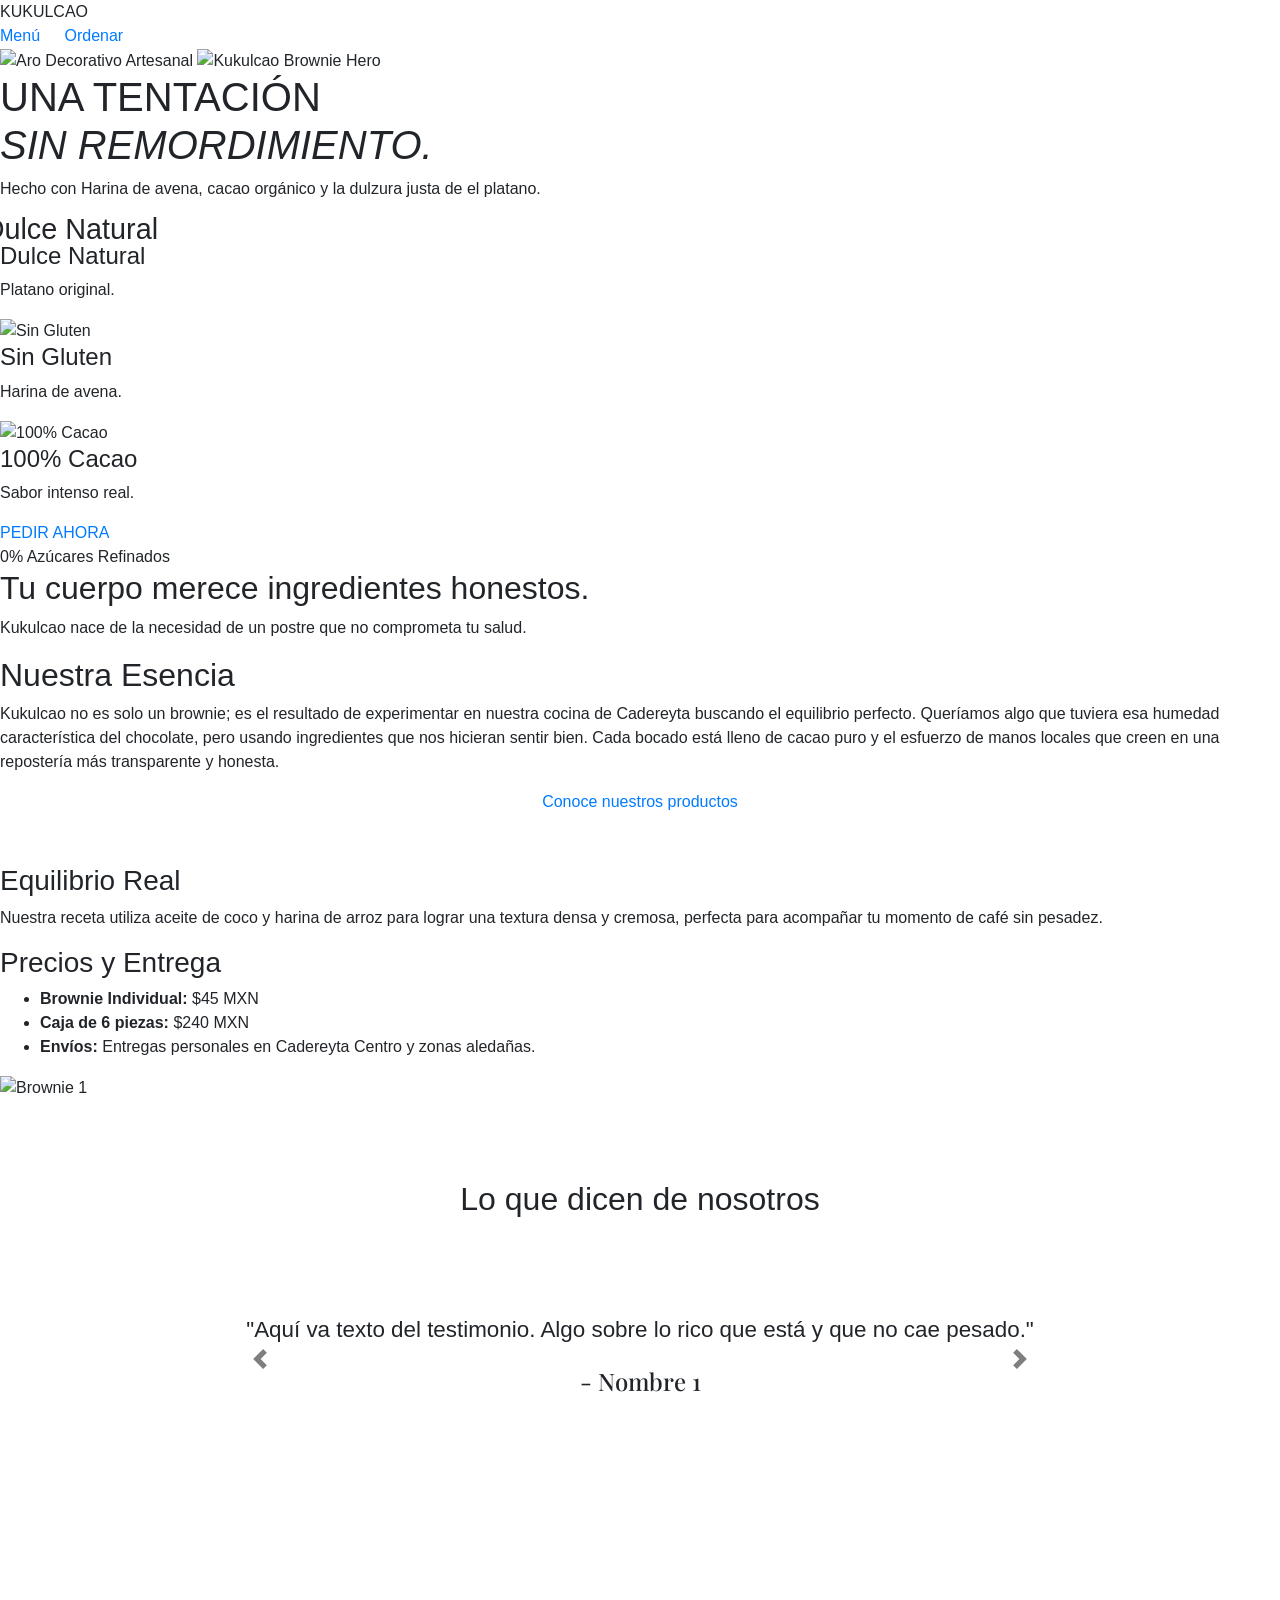
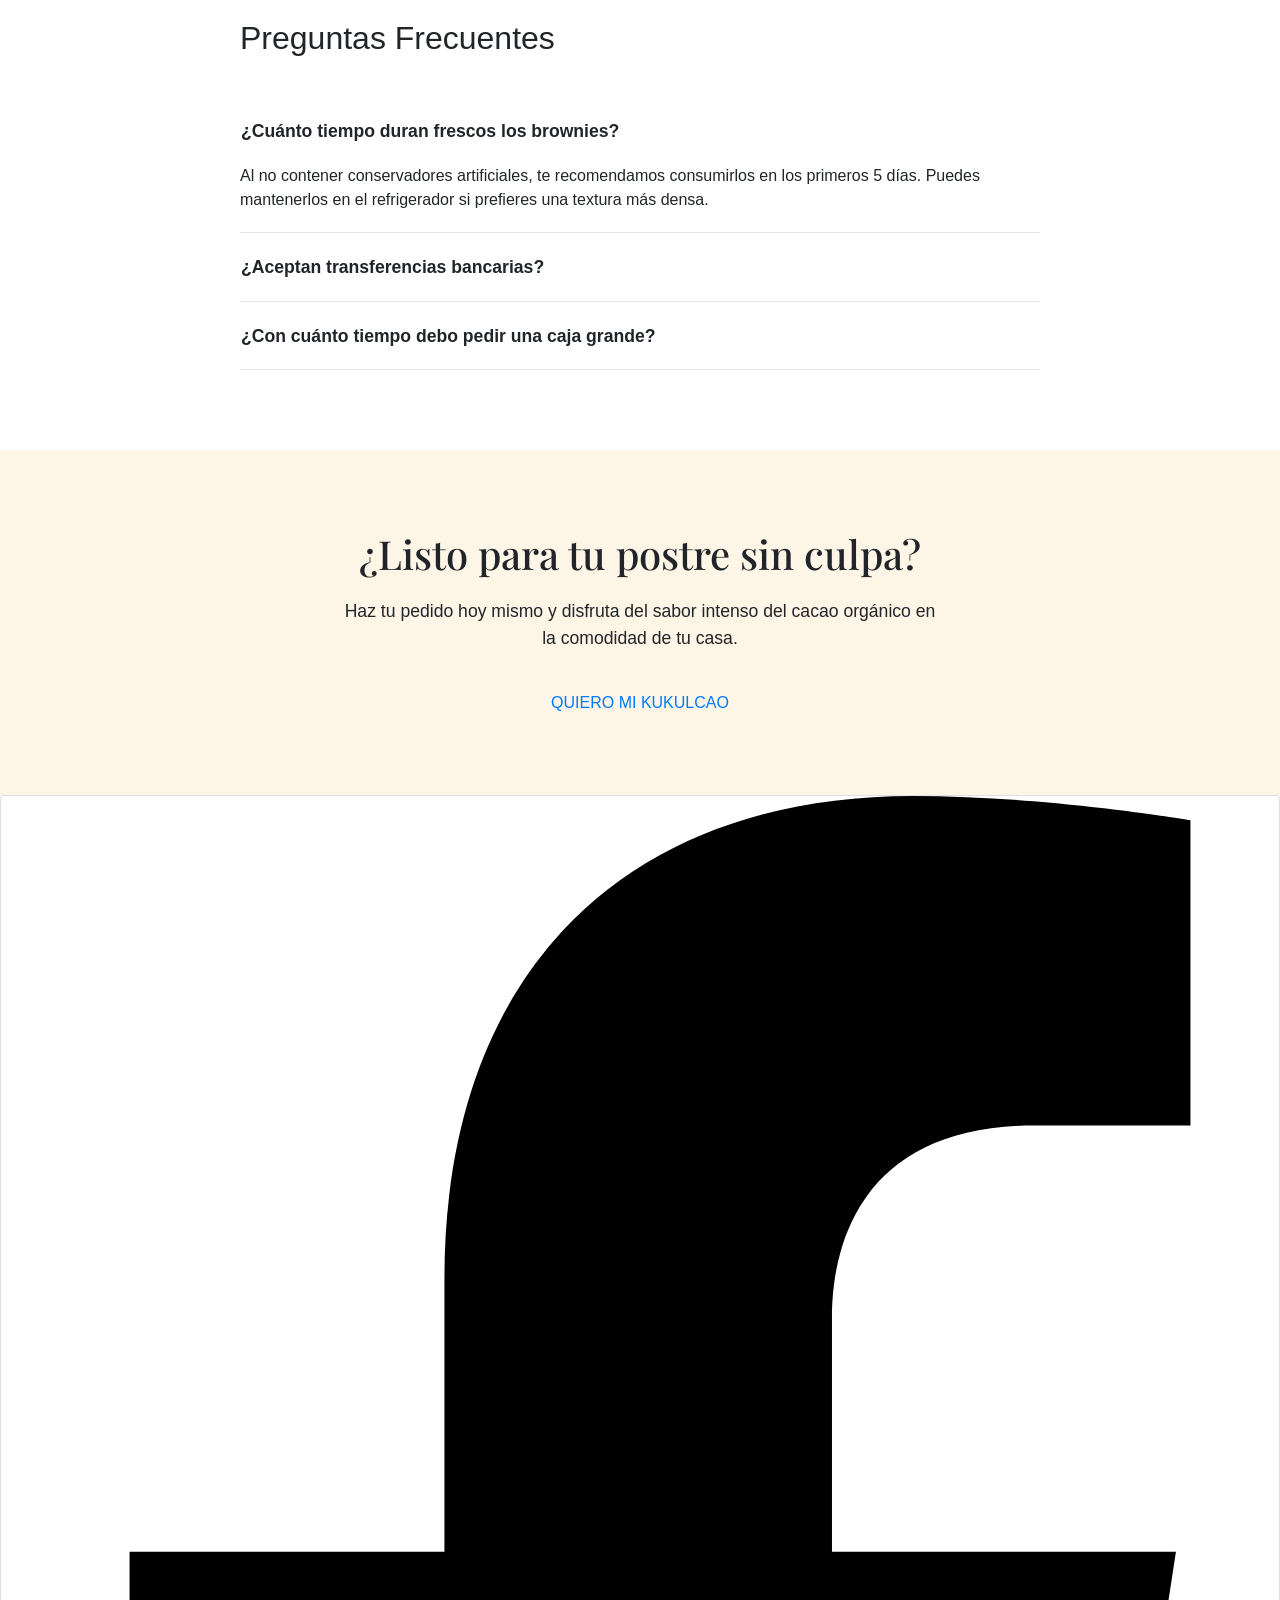
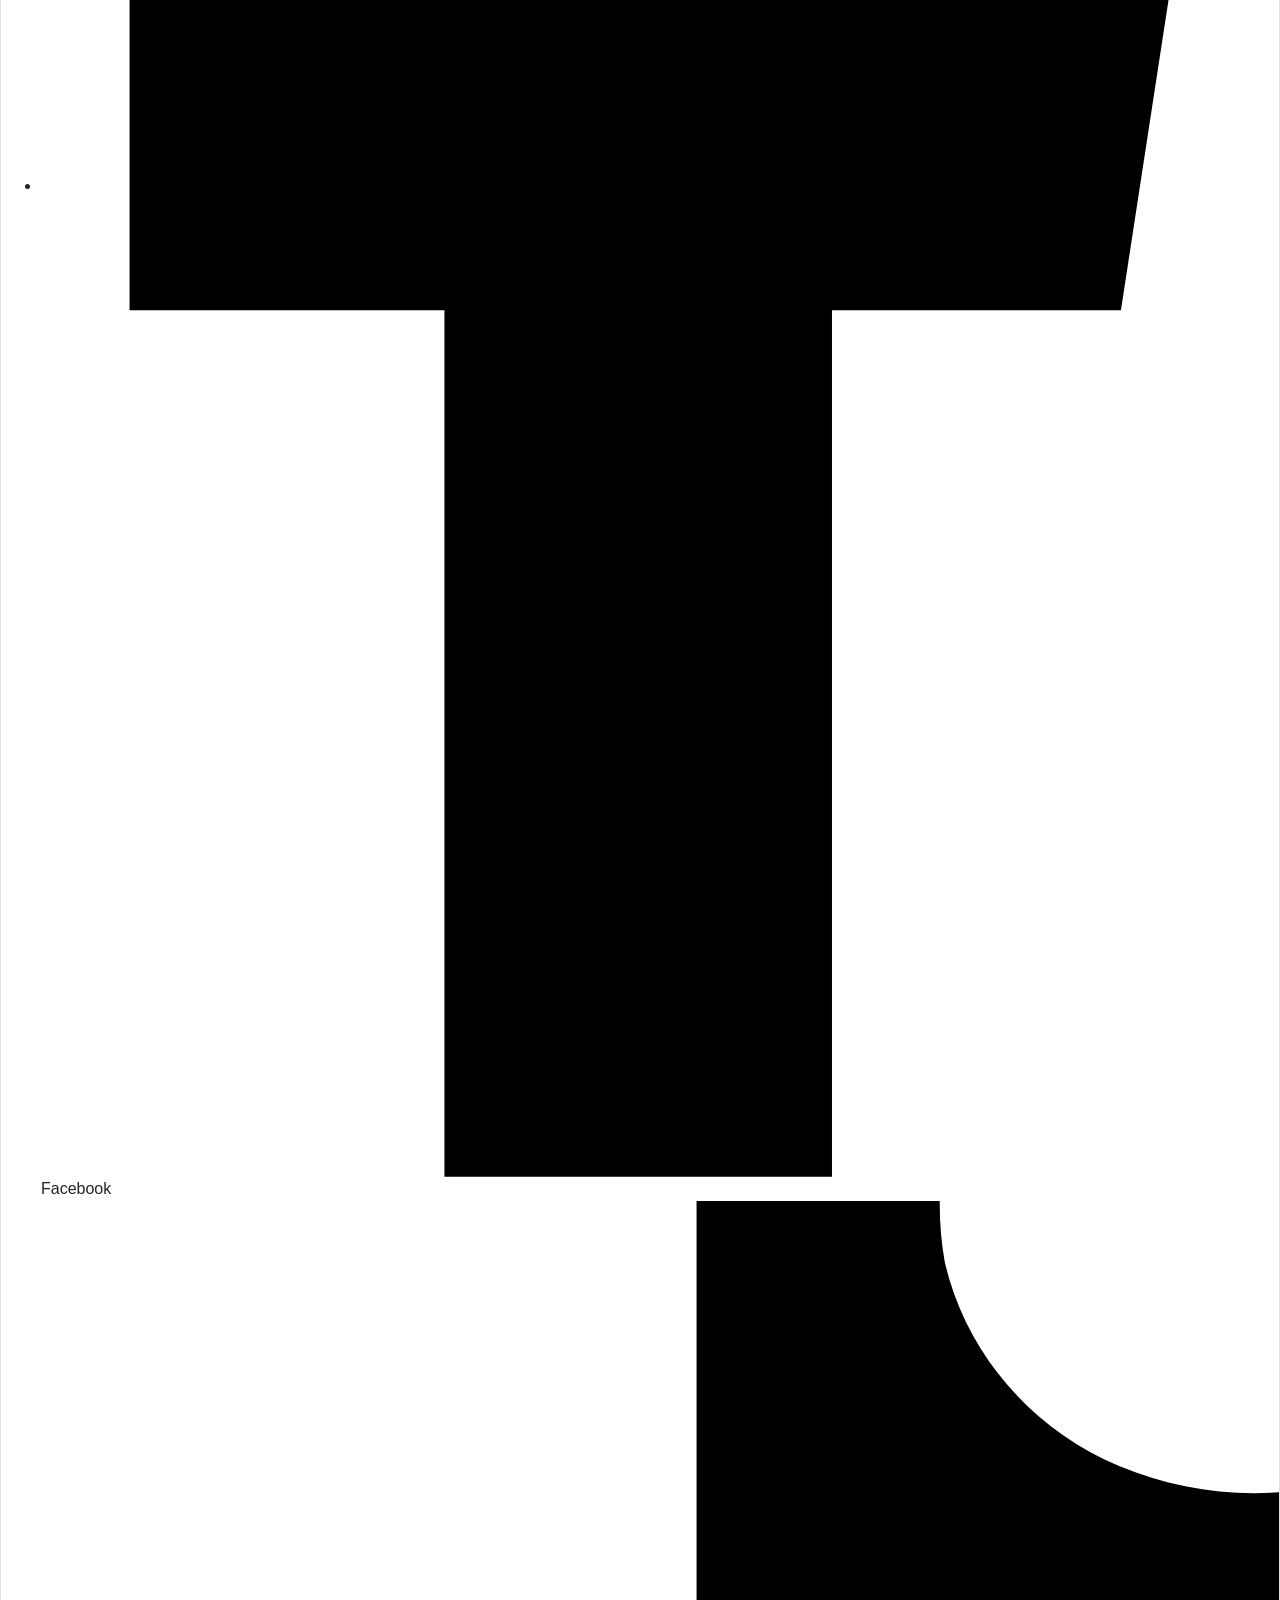
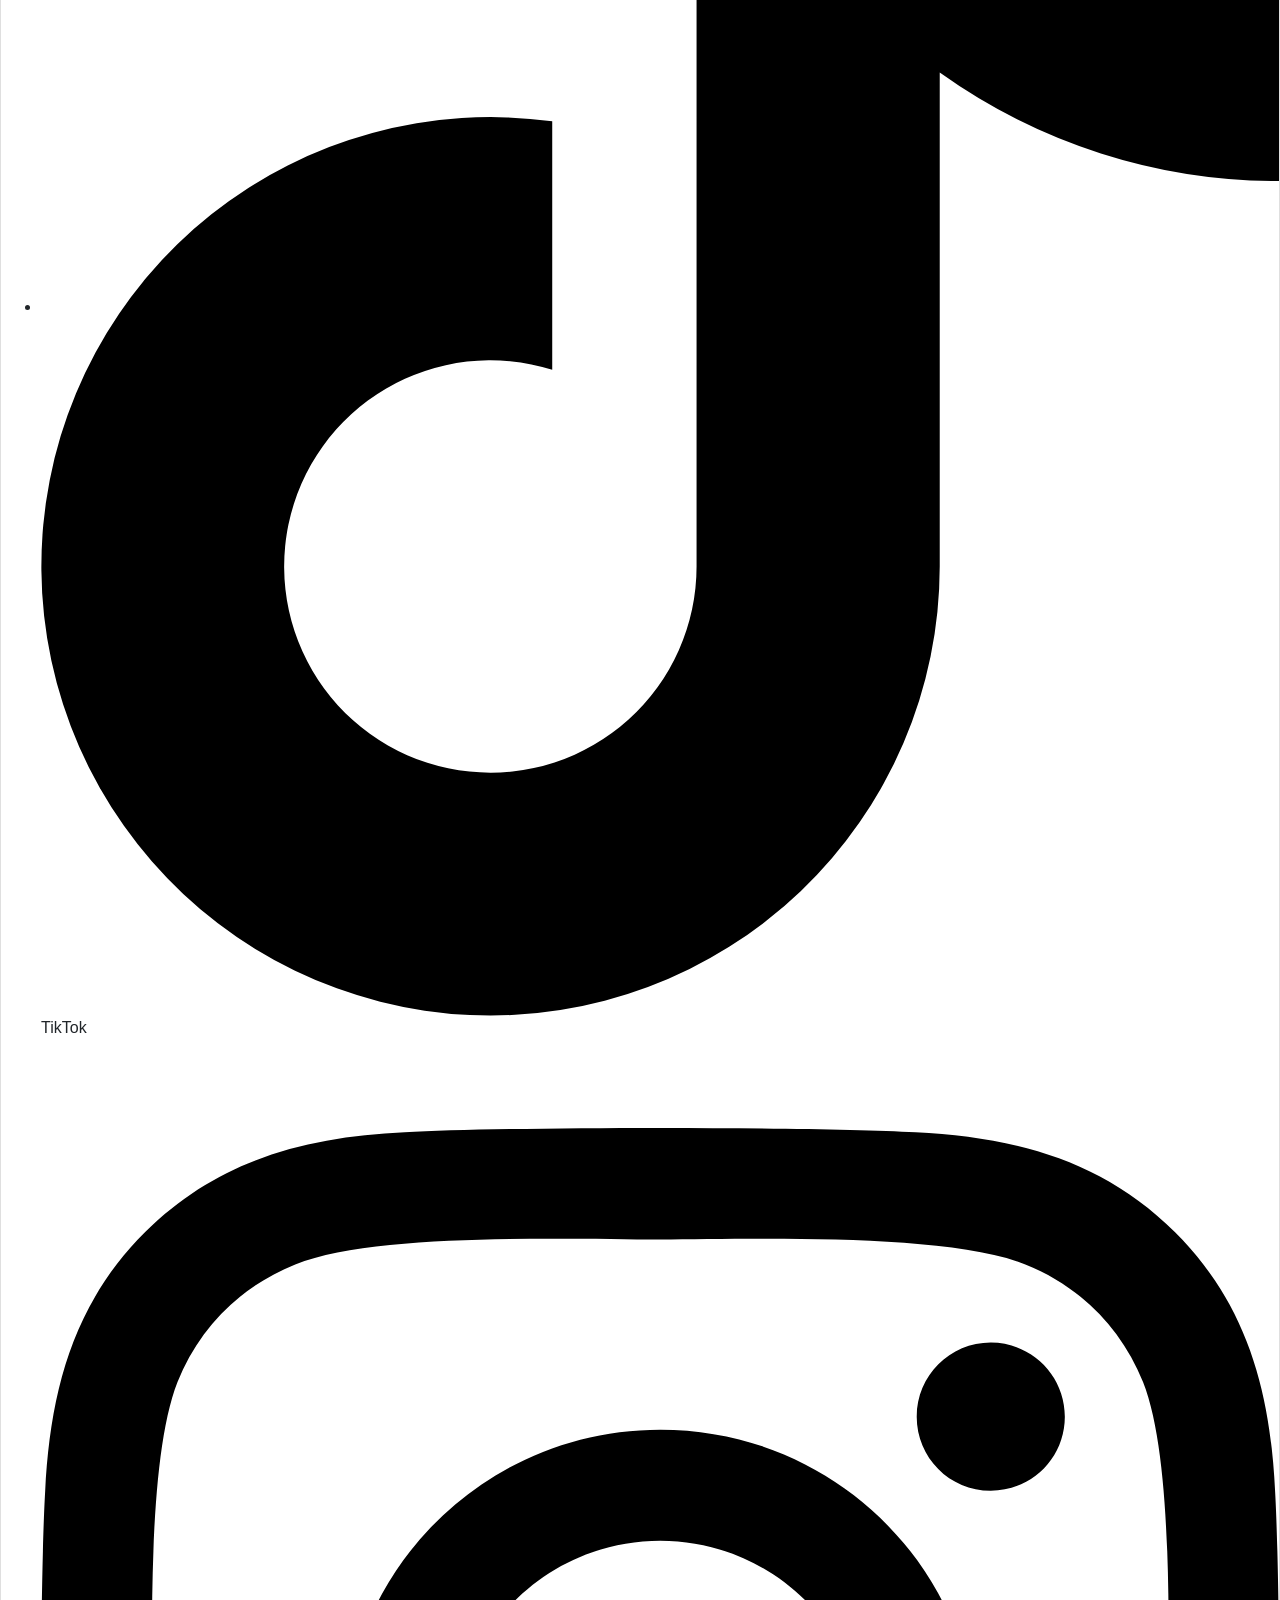
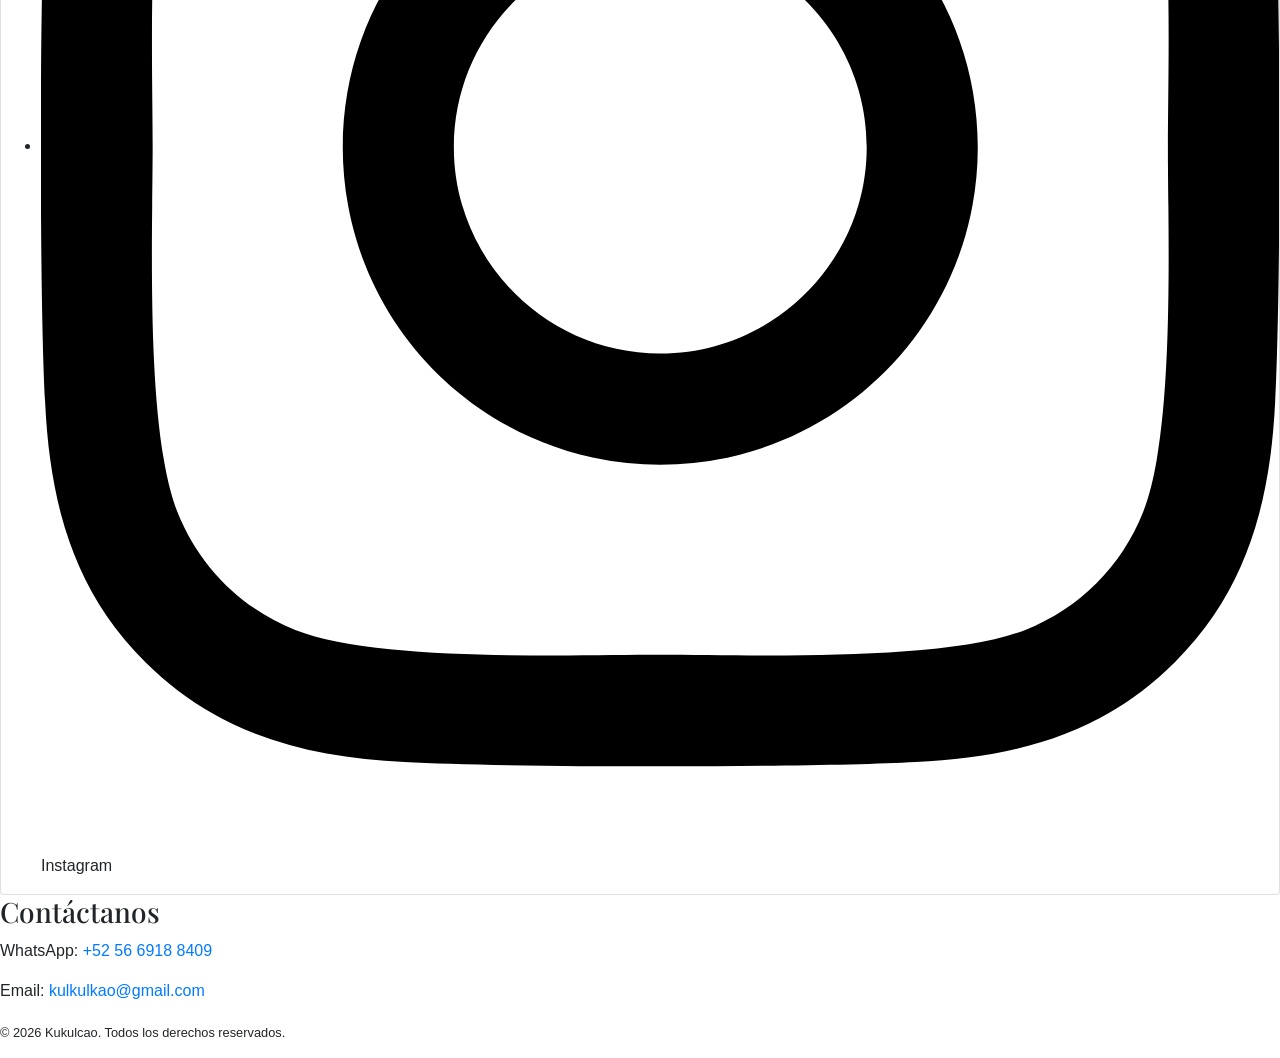
==== index.html @ 7dbd93de "Rename Index.html to index.html" ====
<!DOCTYPE html>
<html lang="es">

<head>
    <meta charset="UTF-8">
    <meta name="viewport" content="width=device-width, initial-scale=1.0">
    <title>Kukulcao | Pureza en cada bocado</title>
    <link rel="stylesheet" href="https://cdn.jsdelivr.net/npm/bootstrap@4.6.2/dist/css/bootstrap.min.css">
    <link rel="stylesheet" href="style.css">
    <link
        href="https://fonts.googleapis.com/css2?family=Inter:wght@300;400;600&family=Playfair+Display:ital,wght@0,400;0,700;1,400&display=swap"
        rel="stylesheet">
</head>

<body>

    <nav class="minimal-nav fade-in-load">
        <div class="logo">KUKULCAO</div>
        <div class="nav-cta">
            <a href="#" data-toggle="modal" data-target="#menuModal" style="margin-right: 20px;">Menú</a>
            <a href="ordenar.html">Ordenar</a>
        </div>
    </nav>

    <main>
        <section class="hero-minimal">
            <div class="product-display fade-in-load fade-in-load-delay-1">
                <img src="aro-decorativo.png" alt="Aro Decorativo Artesanal" class="decorative-ring-img">
                <img src="brownie-1.png" alt="Kukulcao Brownie Hero" class="hero-img">
            </div>

            <div class="hero-text fade-in-load fade-in-load-delay-2">
                <h1 class="fade-in">UNA TENTACIÓN <br><em>SIN REMORDIMIENTO.</em></h1>
                <p>Hecho con Harina de avena, cacao orgánico y la dulzura justa de el platano.</p>

                <div class="hero-benefits">
                    <div class="benefit-item">
                        <img src="icono-miel.png" alt="Dulce Natural" class="benefit-icon" style="transform: scale(1.8);">
                        <h4>Dulce Natural</h4>
                        <p>Platano original.</p>
                    </div>
                    <div class="benefit-item">
                        <img src="icono-gluten.png" alt="Sin Gluten" class="benefit-icon">
                        <h4>Sin Gluten</h4>
                        <p>Harina de avena.</p>
                    </div>
                    <div class="benefit-item">
                        <img src="icono-cacao.png" alt="100% Cacao" class="benefit-icon">
                        <h4>100% Cacao</h4>
                        <p>Sabor intenso real.</p>
                    </div>
                </div>

                <a href="ordenar.html" class="btn-pedir-ahora">PEDIR AHORA</a>
            </div>
        </section>

        <section class="philosophy scroll-animate">
            <div class="philo-content">
                <span class="tag">0% Azúcares Refinados</span>
                <h2>Tu cuerpo merece ingredientes honestos.</h2>
                <p>Kukulcao nace de la necesidad de un postre que no comprometa tu salud.</p>
            </div>
        </section>

        <section class="philosophy-section scroll-animate">
            <div class="info-container">
                <h2 class="main-title">Nuestra Esencia</h2>

                <div class="about-narrative">
                    <p class="human-text">
                        Kukulcao no es solo un brownie; es el resultado de experimentar en nuestra cocina de Cadereyta
                        buscando el equilibrio perfecto. Queríamos algo que tuviera esa humedad característica del
                        chocolate, pero usando ingredientes que nos hicieran sentir bien. Cada bocado está lleno de
                        cacao puro y el esfuerzo de manos locales que creen en una repostería más transparente y
                        honesta.
                    </p>
                </div>

                <div class="menu-trigger-container" style="text-align: center; margin-bottom: 50px;">
                    <a href="#" class="glow-text-btn scroll-animate" data-toggle="modal" data-target="#menuModal">
                        Conoce nuestros productos
                    </a>
                </div>

                <div class="info-grid">
                    <div class="info-card nutrition-card">
                        <h3>Equilibrio Real</h3>
                        <p>Nuestra receta utiliza aceite de coco y harina de arroz para lograr una textura densa y
                            cremosa, perfecta para acompañar tu momento de café sin pesadez.</p>
                    </div>
                    <div class="info-card ingredients-card">
                        <h3>Precios y Entrega</h3>
                        <ul class="ingredient-list">
                            <li><strong>Brownie Individual:</strong> $45 MXN</li>
                            <li><strong>Caja de 6 piezas:</strong> $240 MXN</li>
                            <li><strong>Envíos:</strong> Entregas personales en Cadereyta Centro y zonas aledañas.</li>
                        </ul>
                    </div>
                </div>
            </div>
        </section>

        <section class="product-viewer scroll-animate">
            <div id="kukulcaoCarousel" class="carousel slide" data-ride="carousel">
                <div class="main-window">
                    <div class="carousel-inner">
                        <div class="carousel-item active">
                            <img src="brownie-1.png" alt="Brownie 1">
                        </div>
                        <div class="carousel-item">
                            <img src="brownie-2.png" alt="Brownie 2">
                        </div>
                        <div class="carousel-item">
                            <img src="brownie-3.png" alt="Brownie 3">
                        </div>
                        <div class="carousel-item">
                            <img src="brownie-4.png" alt="Brownie 4">
                        </div>
                    </div>

                    <a class="carousel-control-prev" href="#kukulcaoCarousel" role="button" data-slide="prev">
                        <span class="carousel-control-prev-icon" aria-hidden="true"></span>
                    </a>
                    <a class="carousel-control-next" href="#kukulcaoCarousel" role="button" data-slide="next">
                        <span class="carousel-control-next-icon" aria-hidden="true"></span>
                    </a>
                </div>

                <ol class="carousel-indicators thumb-indicators">
                    <li data-target="#kukulcaoCarousel" data-slide-to="0" class="active"></li>
                    <li data-target="#kukulcaoCarousel" data-slide-to="1"></li>
                    <li data-target="#kukulcaoCarousel" data-slide-to="2"></li>
                    <li data-target="#kukulcaoCarousel" data-slide-to="3"></li>
                </ol>
            </div>
        </section>
        <section class="testimonials-section scroll-animate" style="background-color: #fff; padding: 80px 10%; text-align: center;">
            <h2 class="main-title" style="margin-bottom: 40px;">Lo que dicen de nosotros</h2>
            <div id="testimonialCarousel" class="carousel slide" data-ride="carousel" style="max-width: 800px; margin: 0 auto;">
                <div class="carousel-inner" style="min-height: 200px; display: flex; align-items: center;">
                    <div class="carousel-item active">
                        <p class="human-text" style="font-size: 1.4rem;">"Aquí va texto del testimonio. Algo sobre lo rico que está y que no cae pesado."</p>
                        <h4 style="color: var(--green-accent); font-family: 'Playfair Display', serif; margin-top: 20px;">- Nombre 1</h4>
                    </div>
                    <div class="carousel-item">
                        <p class="human-text" style="font-size: 1.4rem;">"Aquí va texto del testimonio 2. Hablando sobre la textura perfecta."</p>
                        <h4 style="color: var(--green-accent); font-family: 'Playfair Display', serif; margin-top: 20px;">- Nombre 2</h4>
                    </div>
                    <div class="carousel-item">
                        <p class="human-text" style="font-size: 1.4rem;">"Aquí va texto del testimonio 3. Mencionando la excelente atención o el envío."</p>
                        <h4 style="color: var(--green-accent); font-family: 'Playfair Display', serif; margin-top: 20px;">- Nombre 3</h4>
                    </div>
                </div>
                <a class="carousel-control-prev" href="#testimonialCarousel" role="button" data-slide="prev" style="width: 5%;">
                    <span class="carousel-control-prev-icon" aria-hidden="true" style="filter: invert(1);"></span>
                </a>
                <a class="carousel-control-next" href="#testimonialCarousel" role="button" data-slide="next" style="width: 5%;">
                    <span class="carousel-control-next-icon" aria-hidden="true" style="filter: invert(1);"></span>
                </a>
            </div>
        </section>

        <section class="faq-section scroll-animate" style="padding: 80px 10%; background-color: var(--bg-color);">
            <div class="info-container" style="max-width: 800px; margin: 0 auto;">
                <h2 class="main-title" style="margin-bottom: 40px;">Preguntas Frecuentes</h2>
                
                <div class="accordion" id="faqAccordion">
                    <div class="card" style="border: none; border-bottom: 1px solid rgba(0,0,0,0.1); background: transparent; border-radius: 0; box-shadow: none;">
                        <div class="card-header" id="headingOne" style="background: transparent; border: none; padding: 20px 0;">
                            <h2 class="mb-0">
                                <button class="btn btn-link btn-block text-left" type="button" data-toggle="collapse" data-target="#collapseOne" style="color: var(--text-main); font-weight: 600; text-decoration: none; font-size: 1.1rem; padding: 0;">
                                    ¿Cuánto tiempo duran frescos los brownies?
                                </button>
                            </h2>
                        </div>
                        <div id="collapseOne" class="collapse show" data-parent="#faqAccordion">
                            <div class="card-body" style="padding: 0 0 20px 0; color: var(--text-light);">
                                Al no contener conservadores artificiales, te recomendamos consumirlos en los primeros 5 días. Puedes mantenerlos en el refrigerador si prefieres una textura más densa.
                            </div>
                        </div>
                    </div>
                    
                    <div class="card" style="border: none; border-bottom: 1px solid rgba(0,0,0,0.1); background: transparent; border-radius: 0; box-shadow: none;">
                        <div class="card-header" id="headingTwo" style="background: transparent; border: none; padding: 20px 0;">
                            <h2 class="mb-0">
                                <button class="btn btn-link btn-block text-left collapsed" type="button" data-toggle="collapse" data-target="#collapseTwo" style="color: var(--text-main); font-weight: 600; text-decoration: none; font-size: 1.1rem; padding: 0;">
                                    ¿Aceptan transferencias bancarias?
                                </button>
                            </h2>
                        </div>
                        <div id="collapseTwo" class="collapse" data-parent="#faqAccordion">
                            <div class="card-body" style="padding: 0 0 20px 0; color: var(--text-light);">
                                Sí, aceptamos transferencias y pagos en efectivo al momento de la entrega en Cadereyta.
                            </div>
                        </div>
                    </div>

                    <div class="card" style="border: none; border-bottom: 1px solid rgba(0,0,0,0.1); background: transparent; border-radius: 0; box-shadow: none;">
                        <div class="card-header" id="headingThree" style="background: transparent; border: none; padding: 20px 0;">
                            <h2 class="mb-0">
                                <button class="btn btn-link btn-block text-left collapsed" type="button" data-toggle="collapse" data-target="#collapseThree" style="color: var(--text-main); font-weight: 600; text-decoration: none; font-size: 1.1rem; padding: 0;">
                                    ¿Con cuánto tiempo debo pedir una caja grande?
                                </button>
                            </h2>
                        </div>
                        <div id="collapseThree" class="collapse" data-parent="#faqAccordion">
                            <div class="card-body" style="padding: 0 0 20px 0; color: var(--text-light);">
                                Para cajas de 12 piezas o pedidos especiales, te pedimos confirmar con al menos 24 horas de anticipación para garantizar que se horneen especialmente para ti.
                            </div>
                        </div>
                    </div>
                </div>
            </div>
        </section>

        <section class="final-cta scroll-animate" style="background-color: #FDF5E6; padding: 80px 10%; text-align: center; color: var(--text-main);">
            <h2 style="font-family: 'Playfair Display', serif; font-size: 2.5rem; margin-bottom: 20px;">¿Listo para tu postre sin culpa?</h2>
            <p style="font-size: 1.1rem; color: var(--text-light); margin-bottom: 40px; max-width: 600px; margin-left: auto; margin-right: auto;">Haz tu pedido hoy mismo y disfruta del sabor intenso del cacao orgánico en la comodidad de tu casa.</p>
            <a href="ordenar.html" class="btn-pedir-ahora">QUIERO MI KUKULCAO</a>
        </section>
    </main>

    <footer class="minimal-footer scroll-animate">
        <div class="footer-social-container">
            <div class="card">
                <ul>
                    <li class="iso-pro">
                        <span></span><span></span><span></span>
                        <a href="https://www.facebook.com/share/1DPcSpoEFR/" target="_blank">
                            <svg class="svg" viewBox="0 0 320 512">
                                <path
                                    d="M279.14 288l14.22-92.66h-88.91v-60.13c0-25.35 12.42-50.06 52.24-50.06h40.42V6.26S260.43 0 225.36 0c-73.22 0-121.08 44.38-121.08 124.72v70.62H22.89V288h81.39v224h100.17V288z">
                                </path>
                            </svg>
                        </a>
                        <div class="text">Facebook</div>
                    </li>

                    <li class="iso-pro">
                        <span></span><span></span><span></span>
                        <a href="https://www.tiktok.com/@kulkulkao?_r=1&_t=ZS-95QVn10tRBA" target="_blank">
                            <svg class="svg" viewBox="0 0 448 512">
                                <path
                                    d="M448 209.91a210.06 210.06 0 0 1-122.77-39.25V349.38A162.55 162.55 0 1 1 185 188.31V278.2a74.62 74.62 0 1 0 52.23 71.18V0l88 0a121.18 121.18 0 0 0 1.86 22.32c7.87 33.32 31.74 60.39 63.06 73.56c24.28 10.21 51.05 12.58 77.85 6.64v107.39z">
                                </path>
                            </svg>
                        </a>
                        <div class="text">TikTok</div>
                    </li>

                    <li class="iso-pro">
                        <span></span><span></span><span></span>
                        <a href="https://www.instagram.com/kukulcao?igsh=MWh1M3lxcjV3M2Z5bg==" target="_blank">
                            <svg class="svg" viewBox="0 0 448 512">
                                <path
                                    d="M224.1 141c-63.6 0-114.9 51.3-114.9 114.9s51.3 114.9 114.9 114.9S339 319.5 339 255.9 287.7 141 224.1 141zm0 189.6c-41.1 0-74.7-33.5-74.7-74.7s33.5-74.7 74.7-74.7 74.7 33.5 74.7 74.7-33.6 74.7-74.7 74.7zm146.4-194.3c0 14.9-12 26.8-26.8 26.8-14.9 0-26.8-12-26.8-26.8s12-26.8 26.8-26.8 26.8 12 26.8 26.8zm76.1 27.2c-1.7-35.9-9.9-67.7-36.2-93.9-26.2-26.2-58-34.4-93.9-36.2-37-2.1-147.9-2.1-184.9 0-35.8 1.7-67.6 9.9-93.9 36.1s-34.4 58-36.2 93.9c-2.1 37-2.1 147.9 0 184.9 1.7 35.9 9.9 67.7 36.2 93.9s58 34.4 93.9 36.2c37 2.1 147.9 2.1 184.9 0 35.9-1.7 67.7-9.9 93.9-36.2 26.2-26.2 34.4-58 36.2-93.9 2.1-37 2.1-147.8 0-184.8zM398.8 388c-7.8 19.6-22.9 34.7-42.6 42.6-29.5 11.7-99.5 9-132.1 9s-102.7 2.6-132.1-9c-19.6-7.8-34.7-22.9-42.6-42.6-11.7-29.5-9-99.5-9-132.1s-2.6-102.7 9-132.1c7.8-19.6 22.9-34.7 42.6-42.6 29.5-11.7 99.5-9 132.1-9s102.7-2.6 132.1 9c19.6 7.8 34.7 22.9 42.6 42.6 11.7 29.5 9 99.5 9 132.1s2.7 102.7-9 132.1z">
                                </path>
                            </svg>
                        </a>
                        <div class="text">Instagram</div>
                    </li>
                </ul>
            </div>
        </div>

        <div class="footer-contact-info">
            <h3 style="margin-bottom: 10px; font-family: 'Playfair Display', serif;">Contáctanos</h3>
            <p>WhatsApp: <a href="https://wa.me/525669188409" target="_blank">+52 56 6918 8409</a></p>
            <p>Email: <a href="mailto:kulkulkao@gmail.com">kulkulkao@gmail.com</a></p>
        </div>

        <p class="copyright" style="margin-top: 20px; font-size: 0.8rem;">&copy; 2026 Kukulcao. Todos los derechos
            reservados.</p>
    </footer>

    <!-- Menú Modal -->
    <div class="modal fade" id="menuModal" tabindex="-1" aria-hidden="true">
        <div class="modal-dialog modal-dialog-centered modal-xl">
            <div class="modal-content"
                style="border-radius: 20px; border: none; padding: 30px; background-color: #FAFAFA;">
                <div class="modal-header" style="border-bottom: none; padding-bottom: 0;">
                    <h2 class="modal-title"
                        style="font-family: 'Playfair Display', serif; font-weight: 700; width: 100%; text-align: center;">
                        Nuestro Menú</h2>
                    <button type="button" class="close" data-dismiss="modal" aria-label="Close"
                        style="position: absolute; right: 30px;">
                        <span aria-hidden="true">&times;</span>
                    </button>
                </div>
                <div class="modal-body">
                    <div class="row">
                        <!-- Opción 1 -->
                        <div class="col-md-4 mb-4">
                            <div class="menu-item-card">
                                <div id="carouselMenu1" class="carousel slide" data-ride="carousel">
                                    <div class="carousel-inner" style="border-radius: 15px; overflow: hidden;">
                                        <div class="carousel-item active">
                                            <img src="menu1op1.png" class="d-block w-100" alt="Menu 1 Op 1">
                                        </div>
                                        <div class="carousel-item">
                                            <img src="menu1op2.png" class="d-block w-100" alt="Menu 1 Op 2">
                                        </div>
                                        <div class="carousel-item">
                                            <img src="menu1op3.png" class="d-block w-100" alt="Menu 1 Op 3">
                                        </div>
                                    </div>
                                    <a class="carousel-control-prev" href="#carouselMenu1" role="button"
                                        data-slide="prev">
                                        <span class="carousel-control-prev-icon" aria-hidden="true"
                                            style="filter: invert(1);"></span>
                                    </a>
                                    <a class="carousel-control-next" href="#carouselMenu1" role="button"
                                        data-slide="next">
                                        <span class="carousel-control-next-icon" aria-hidden="true"
                                            style="filter: invert(1);"></span>
                                    </a>
                                </div>
                                <div class="menu-item-info mt-3 text-center">
                                    <h4 style="font-family: 'Playfair Display', serif; color: var(--accent-color);">
                                        Opción 1</h4>
                                    <p style="font-size: 0.9rem; color: var(--text-light);">Descripción breve de la
                                        opción 1. Hecho con los mejores ingredientes.</p>
                                </div>
                            </div>
                        </div>

                        <!-- Opción 2 -->
                        <div class="col-md-4 mb-4">
                            <div class="menu-item-card">
                                <div id="carouselMenu2" class="carousel slide" data-ride="carousel">
                                    <div class="carousel-inner" style="border-radius: 15px; overflow: hidden;">
                                        <div class="carousel-item active">
                                            <img src="menu2op1.png" class="d-block w-100" alt="Menu 2 Op 1">
                                        </div>
                                        <div class="carousel-item">
                                            <img src="menu2op2.png" class="d-block w-100" alt="Menu 2 Op 2">
                                        </div>
                                        <div class="carousel-item">
                                            <img src="menu2op3.png" class="d-block w-100" alt="Menu 2 Op 3">
                                        </div>
                                    </div>
                                    <a class="carousel-control-prev" href="#carouselMenu2" role="button"
                                        data-slide="prev">
                                        <span class="carousel-control-prev-icon" aria-hidden="true"
                                            style="filter: invert(1);"></span>
                                    </a>
                                    <a class="carousel-control-next" href="#carouselMenu2" role="button"
                                        data-slide="next">
                                        <span class="carousel-control-next-icon" aria-hidden="true"
                                            style="filter: invert(1);"></span>
                                    </a>
                                </div>
                                <div class="menu-item-info mt-3 text-center">
                                    <h4 style="font-family: 'Playfair Display', serif; color: var(--accent-color);">
                                        Opción 2</h4>
                                    <p style="font-size: 0.9rem; color: var(--text-light);">Descripción breve de la
                                        opción 2. Perfecto para acompañar tu café.</p>
                                </div>
                            </div>
                        </div>

                        <!-- Opción 3 -->
                        <div class="col-md-4 mb-4">
                            <div class="menu-item-card">
                                <div id="carouselMenu3" class="carousel slide" data-ride="carousel">
                                    <div class="carousel-inner" style="border-radius: 15px; overflow: hidden;">
                                        <div class="carousel-item active">
                                            <img src="menu3op1.png" class="d-block w-100" alt="Menu 3 Op 1">
                                        </div>
                                        <div class="carousel-item">
                                            <img src="menu3op2.png" class="d-block w-100" alt="Menu 3 Op 2">
                                        </div>
                                        <div class="carousel-item">
                                            <img src="menu3op3.png" class="d-block w-100" alt="Menu 3 Op 3">
                                        </div>
                                    </div>
                                    <a class="carousel-control-prev" href="#carouselMenu3" role="button"
                                        data-slide="prev">
                                        <span class="carousel-control-prev-icon" aria-hidden="true"
                                            style="filter: invert(1);"></span>
                                    </a>
                                    <a class="carousel-control-next" href="#carouselMenu3" role="button"
                                        data-slide="next">
                                        <span class="carousel-control-next-icon" aria-hidden="true"
                                            style="filter: invert(1);"></span>
                                    </a>
                                </div>
                                <div class="menu-item-info mt-3 text-center">
                                    <h4 style="font-family: 'Playfair Display', serif; color: var(--accent-color);">
                                        Opción 3</h4>
                                    <p style="font-size: 0.9rem; color: var(--text-light);">Descripción breve de la
                                        opción 3. El balance ideal de sabor y textura.</p>
                                </div>
                            </div>
                        </div>
                    </div>
                </div>
            </div>
        </div>
    </div>

    <script src="https://cdn.jsdelivr.net/npm/jquery@3.5.1/dist/jquery.slim.min.js"></script>
    <script src="https://cdn.jsdelivr.net/npm/bootstrap@4.6.2/dist/js/bootstrap.bundle.min.js"></script>
    <script src="script.js"></script>


</body>

</html>
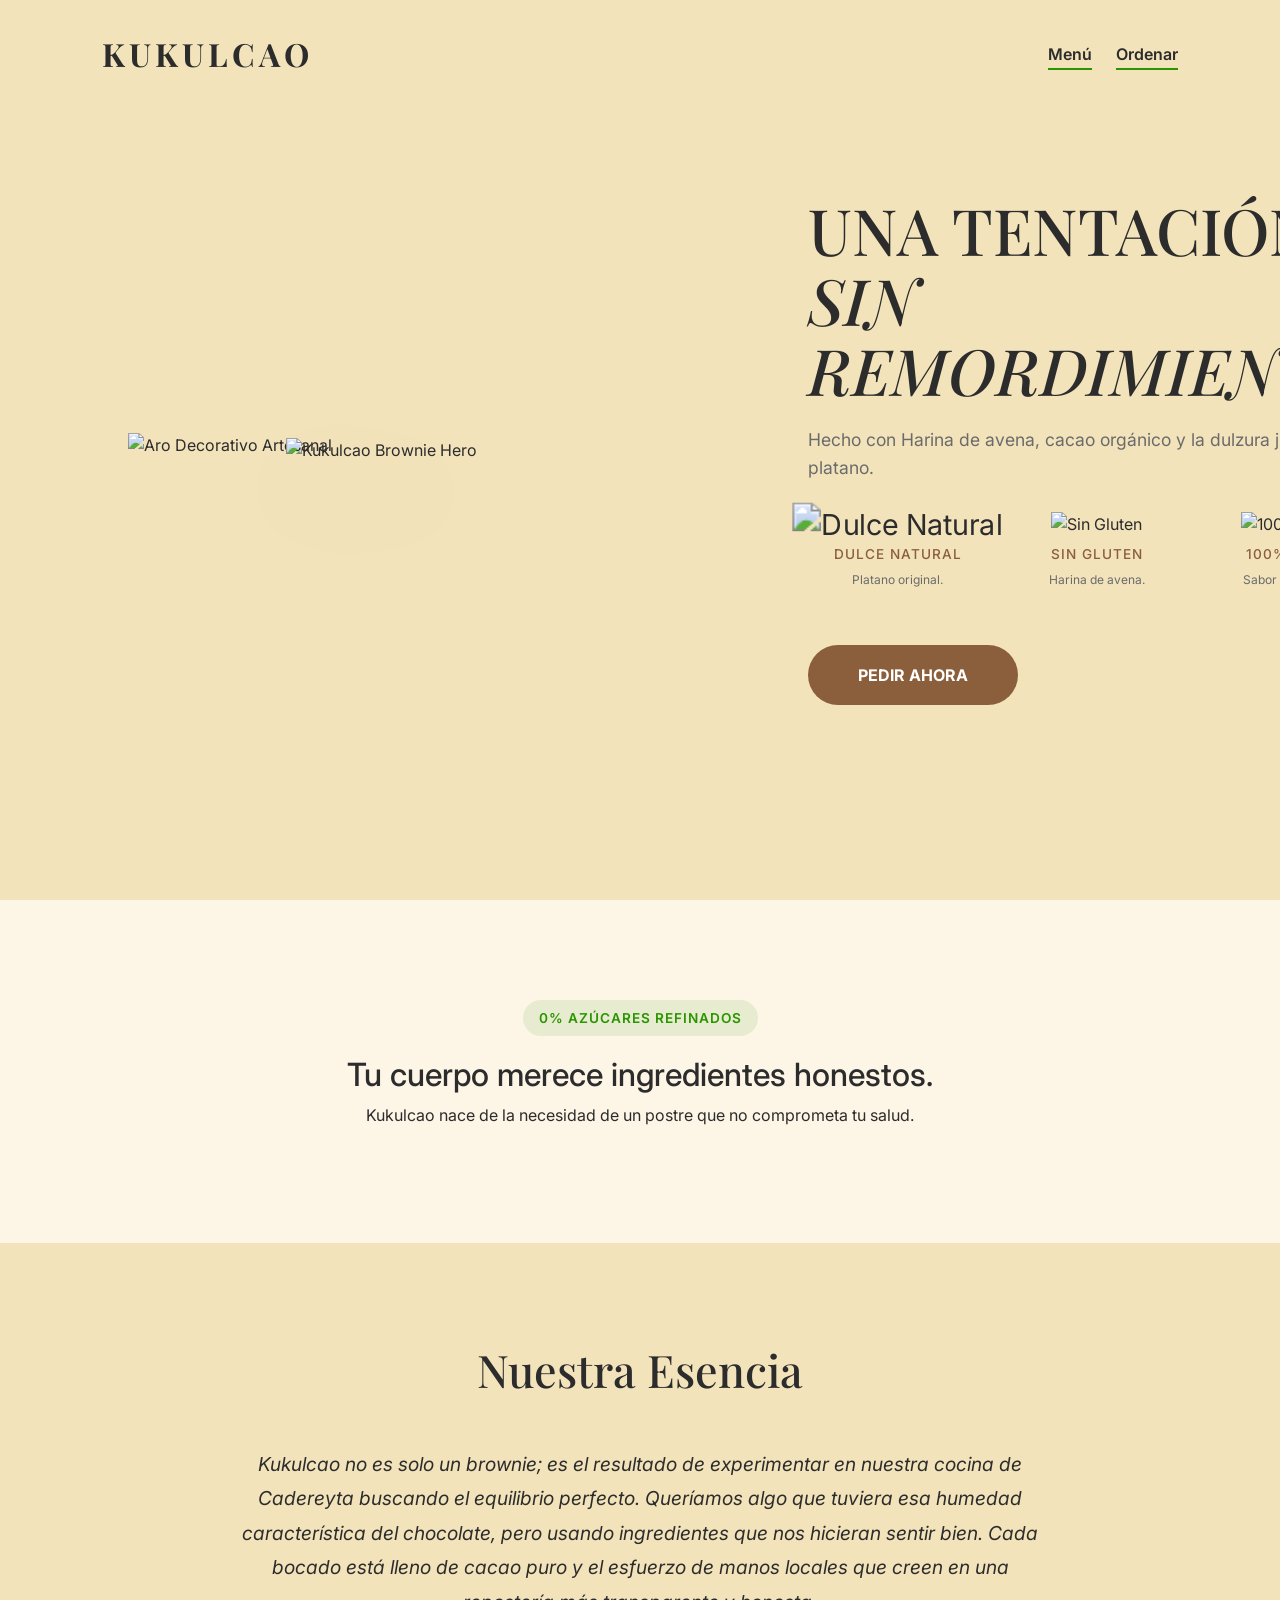
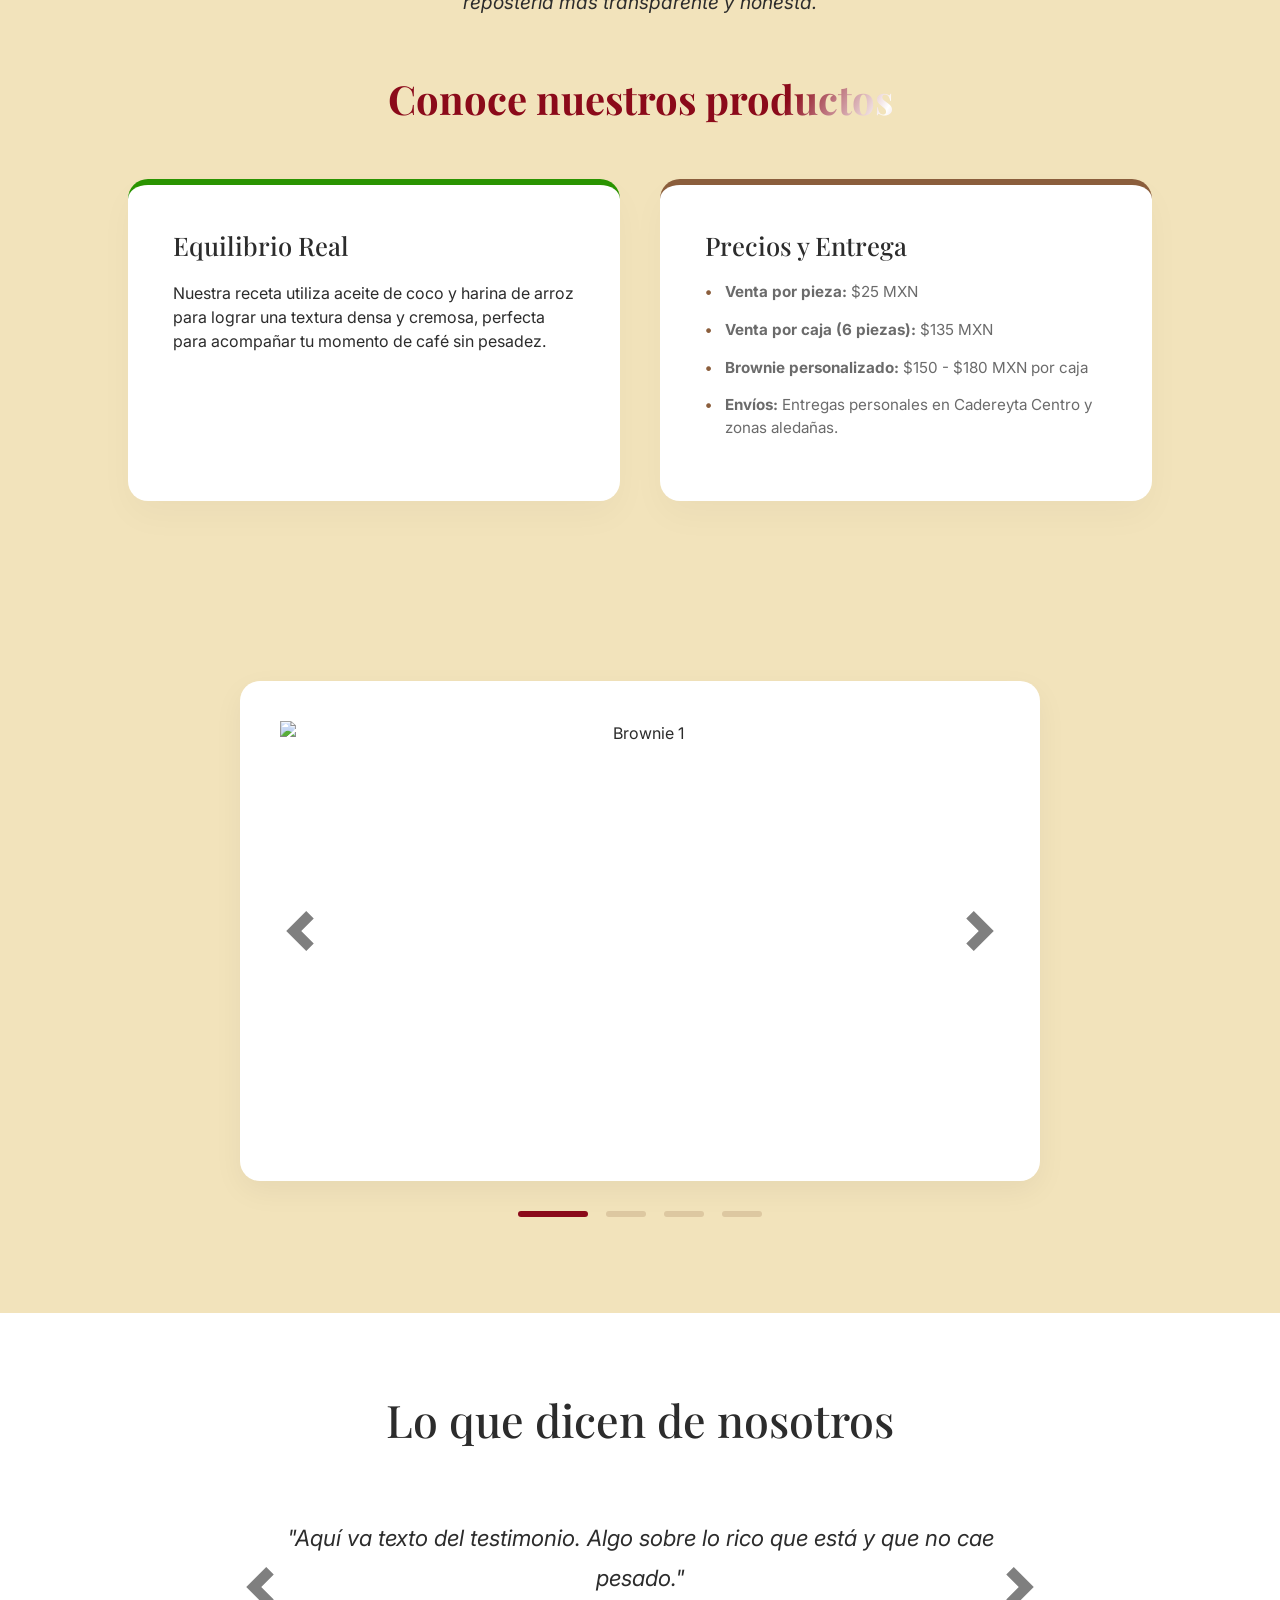
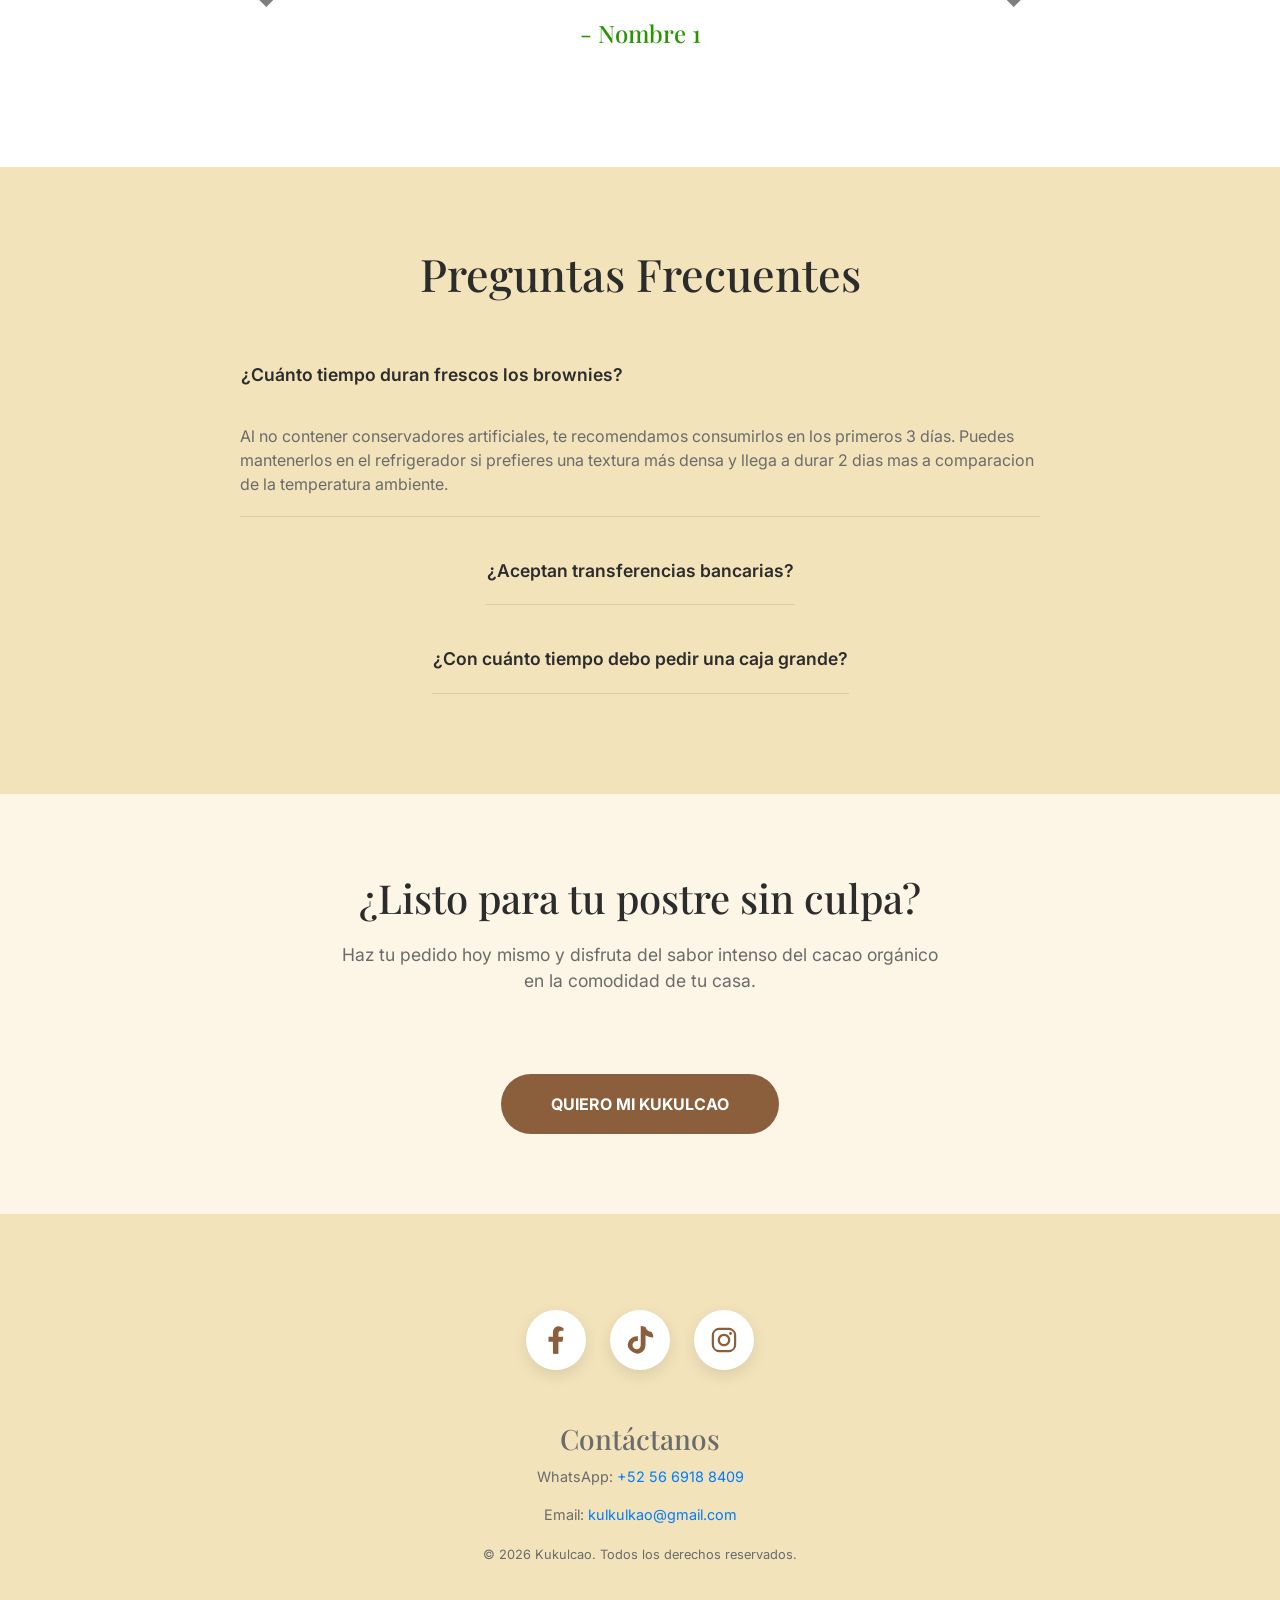
==== commit c2848195: "Rename Index.html to index.html" ====
--- a/index.html
+++ b/index.html
@@ -35,7 +35,8 @@
 
                 <div class="hero-benefits">
                     <div class="benefit-item">
-                        <img src="icono-miel.png" alt="Dulce Natural" class="benefit-icon" style="transform: scale(1.8);">
+                        <img src="icono-miel.png" alt="Dulce Natural" class="benefit-icon"
+                            style="transform: scale(1.8);">
                         <h4>Dulce Natural</h4>
                         <p>Platano original.</p>
                     </div>
@@ -92,8 +93,9 @@
                     <div class="info-card ingredients-card">
                         <h3>Precios y Entrega</h3>
                         <ul class="ingredient-list">
-                            <li><strong>Brownie Individual:</strong> $45 MXN</li>
-                            <li><strong>Caja de 6 piezas:</strong> $240 MXN</li>
+                            <li><strong>Venta por pieza:</strong> $25 MXN</li>
+                            <li><strong>Venta por caja (6 piezas):</strong> $135 MXN</li>
+                            <li><strong>Brownie personalizado:</strong> $150 - $180 MXN por caja</li>
                             <li><strong>Envíos:</strong> Entregas personales en Cadereyta Centro y zonas aledañas.</li>
                         </ul>
                     </div>
@@ -135,27 +137,40 @@
                 </ol>
             </div>
         </section>
-        <section class="testimonials-section scroll-animate" style="background-color: #fff; padding: 80px 10%; text-align: center;">
+        <section class="testimonials-section scroll-animate"
+            style="background-color: #fff; padding: 80px 10%; text-align: center;">
             <h2 class="main-title" style="margin-bottom: 40px;">Lo que dicen de nosotros</h2>
-            <div id="testimonialCarousel" class="carousel slide" data-ride="carousel" style="max-width: 800px; margin: 0 auto;">
+            <div id="testimonialCarousel" class="carousel slide" data-ride="carousel"
+                style="max-width: 800px; margin: 0 auto;">
                 <div class="carousel-inner" style="min-height: 200px; display: flex; align-items: center;">
                     <div class="carousel-item active">
-                        <p class="human-text" style="font-size: 1.4rem;">"Aquí va texto del testimonio. Algo sobre lo rico que está y que no cae pesado."</p>
-                        <h4 style="color: var(--green-accent); font-family: 'Playfair Display', serif; margin-top: 20px;">- Nombre 1</h4>
+                        <p class="human-text" style="font-size: 1.4rem;">"Aquí va texto del testimonio. Algo sobre lo
+                            rico que está y que no cae pesado."</p>
+                        <h4
+                            style="color: var(--green-accent); font-family: 'Playfair Display', serif; margin-top: 20px;">
+                            - Nombre 1</h4>
                     </div>
                     <div class="carousel-item">
-                        <p class="human-text" style="font-size: 1.4rem;">"Aquí va texto del testimonio 2. Hablando sobre la textura perfecta."</p>
-                        <h4 style="color: var(--green-accent); font-family: 'Playfair Display', serif; margin-top: 20px;">- Nombre 2</h4>
+                        <p class="human-text" style="font-size: 1.4rem;">"Aquí va texto del testimonio 2. Hablando sobre
+                            la textura perfecta."</p>
+                        <h4
+                            style="color: var(--green-accent); font-family: 'Playfair Display', serif; margin-top: 20px;">
+                            - Nombre 2</h4>
                     </div>
                     <div class="carousel-item">
-                        <p class="human-text" style="font-size: 1.4rem;">"Aquí va texto del testimonio 3. Mencionando la excelente atención o el envío."</p>
-                        <h4 style="color: var(--green-accent); font-family: 'Playfair Display', serif; margin-top: 20px;">- Nombre 3</h4>
-                    </div>
-                </div>
-                <a class="carousel-control-prev" href="#testimonialCarousel" role="button" data-slide="prev" style="width: 5%;">
+                        <p class="human-text" style="font-size: 1.4rem;">"Aquí va texto del testimonio 3. Mencionando la
+                            excelente atención o el envío."</p>
+                        <h4
+                            style="color: var(--green-accent); font-family: 'Playfair Display', serif; margin-top: 20px;">
+                            - Nombre 3</h4>
+                    </div>
+                </div>
+                <a class="carousel-control-prev" href="#testimonialCarousel" role="button" data-slide="prev"
+                    style="width: 5%;">
                     <span class="carousel-control-prev-icon" aria-hidden="true" style="filter: invert(1);"></span>
                 </a>
-                <a class="carousel-control-next" href="#testimonialCarousel" role="button" data-slide="next" style="width: 5%;">
+                <a class="carousel-control-next" href="#testimonialCarousel" role="button" data-slide="next"
+                    style="width: 5%;">
                     <span class="carousel-control-next-icon" aria-hidden="true" style="filter: invert(1);"></span>
                 </a>
             </div>
@@ -164,27 +179,37 @@
         <section class="faq-section scroll-animate" style="padding: 80px 10%; background-color: var(--bg-color);">
             <div class="info-container" style="max-width: 800px; margin: 0 auto;">
                 <h2 class="main-title" style="margin-bottom: 40px;">Preguntas Frecuentes</h2>
-                
+
                 <div class="accordion" id="faqAccordion">
-                    <div class="card" style="border: none; border-bottom: 1px solid rgba(0,0,0,0.1); background: transparent; border-radius: 0; box-shadow: none;">
-                        <div class="card-header" id="headingOne" style="background: transparent; border: none; padding: 20px 0;">
+                    <div class="card"
+                        style="border: none; border-bottom: 1px solid rgba(0,0,0,0.1); background: transparent; border-radius: 0; box-shadow: none;">
+                        <div class="card-header" id="headingOne"
+                            style="background: transparent; border: none; padding: 20px 0;">
                             <h2 class="mb-0">
-                                <button class="btn btn-link btn-block text-left" type="button" data-toggle="collapse" data-target="#collapseOne" style="color: var(--text-main); font-weight: 600; text-decoration: none; font-size: 1.1rem; padding: 0;">
+                                <button class="btn btn-link btn-block text-left" type="button" data-toggle="collapse"
+                                    data-target="#collapseOne"
+                                    style="color: var(--text-main); font-weight: 600; text-decoration: none; font-size: 1.1rem; padding: 0;">
                                     ¿Cuánto tiempo duran frescos los brownies?
                                 </button>
                             </h2>
                         </div>
                         <div id="collapseOne" class="collapse show" data-parent="#faqAccordion">
                             <div class="card-body" style="padding: 0 0 20px 0; color: var(--text-light);">
-                                Al no contener conservadores artificiales, te recomendamos consumirlos en los primeros 5 días. Puedes mantenerlos en el refrigerador si prefieres una textura más densa.
-                            </div>
-                        </div>
-                    </div>
-                    
-                    <div class="card" style="border: none; border-bottom: 1px solid rgba(0,0,0,0.1); background: transparent; border-radius: 0; box-shadow: none;">
-                        <div class="card-header" id="headingTwo" style="background: transparent; border: none; padding: 20px 0;">
+                                Al no contener conservadores artificiales, te recomendamos consumirlos en los primeros 3
+                                días. Puedes mantenerlos en el refrigerador si prefieres una textura más densa y llega a
+                                durar 2 dias mas a comparacion de la temperatura ambiente.
+                            </div>
+                        </div>
+                    </div>
+
+                    <div class="card"
+                        style="border: none; border-bottom: 1px solid rgba(0,0,0,0.1); background: transparent; border-radius: 0; box-shadow: none;">
+                        <div class="card-header" id="headingTwo"
+                            style="background: transparent; border: none; padding: 20px 0;">
                             <h2 class="mb-0">
-                                <button class="btn btn-link btn-block text-left collapsed" type="button" data-toggle="collapse" data-target="#collapseTwo" style="color: var(--text-main); font-weight: 600; text-decoration: none; font-size: 1.1rem; padding: 0;">
+                                <button class="btn btn-link btn-block text-left collapsed" type="button"
+                                    data-toggle="collapse" data-target="#collapseTwo"
+                                    style="color: var(--text-main); font-weight: 600; text-decoration: none; font-size: 1.1rem; padding: 0;">
                                     ¿Aceptan transferencias bancarias?
                                 </button>
                             </h2>
@@ -196,27 +221,36 @@
                         </div>
                     </div>
 
-                    <div class="card" style="border: none; border-bottom: 1px solid rgba(0,0,0,0.1); background: transparent; border-radius: 0; box-shadow: none;">
-                        <div class="card-header" id="headingThree" style="background: transparent; border: none; padding: 20px 0;">
+                    <div class="card"
+                        style="border: none; border-bottom: 1px solid rgba(0,0,0,0.1); background: transparent; border-radius: 0; box-shadow: none;">
+                        <div class="card-header" id="headingThree"
+                            style="background: transparent; border: none; padding: 20px 0;">
                             <h2 class="mb-0">
-                                <button class="btn btn-link btn-block text-left collapsed" type="button" data-toggle="collapse" data-target="#collapseThree" style="color: var(--text-main); font-weight: 600; text-decoration: none; font-size: 1.1rem; padding: 0;">
+                                <button class="btn btn-link btn-block text-left collapsed" type="button"
+                                    data-toggle="collapse" data-target="#collapseThree"
+                                    style="color: var(--text-main); font-weight: 600; text-decoration: none; font-size: 1.1rem; padding: 0;">
                                     ¿Con cuánto tiempo debo pedir una caja grande?
                                 </button>
                             </h2>
                         </div>
                         <div id="collapseThree" class="collapse" data-parent="#faqAccordion">
                             <div class="card-body" style="padding: 0 0 20px 0; color: var(--text-light);">
-                                Para cajas de 12 piezas o pedidos especiales, te pedimos confirmar con al menos 24 horas de anticipación para garantizar que se horneen especialmente para ti.
-                            </div>
-                        </div>
-                    </div>
-                </div>
-            </div>
-        </section>
-
-        <section class="final-cta scroll-animate" style="background-color: #FDF5E6; padding: 80px 10%; text-align: center; color: var(--text-main);">
-            <h2 style="font-family: 'Playfair Display', serif; font-size: 2.5rem; margin-bottom: 20px;">¿Listo para tu postre sin culpa?</h2>
-            <p style="font-size: 1.1rem; color: var(--text-light); margin-bottom: 40px; max-width: 600px; margin-left: auto; margin-right: auto;">Haz tu pedido hoy mismo y disfruta del sabor intenso del cacao orgánico en la comodidad de tu casa.</p>
+                                Para pedidos personalizados o especiales, te pedimos confirmar con al menos 24 horas de
+                                anticipación para garantizar que se horneen especialmente para ti.
+                            </div>
+                        </div>
+                    </div>
+                </div>
+            </div>
+        </section>
+
+        <section class="final-cta scroll-animate"
+            style="background-color: #FDF5E6; padding: 80px 10%; text-align: center; color: var(--text-main);">
+            <h2 style="font-family: 'Playfair Display', serif; font-size: 2.5rem; margin-bottom: 20px;">¿Listo para tu
+                postre sin culpa?</h2>
+            <p
+                style="font-size: 1.1rem; color: var(--text-light); margin-bottom: 40px; max-width: 600px; margin-left: auto; margin-right: auto;">
+                Haz tu pedido hoy mismo y disfruta del sabor intenso del cacao orgánico en la comodidad de tu casa.</p>
             <a href="ordenar.html" class="btn-pedir-ahora">QUIERO MI KUKULCAO</a>
         </section>
     </main>
@@ -318,9 +352,11 @@
                                 </div>
                                 <div class="menu-item-info mt-3 text-center">
                                     <h4 style="font-family: 'Playfair Display', serif; color: var(--accent-color);">
-                                        Opción 1</h4>
-                                    <p style="font-size: 0.9rem; color: var(--text-light);">Descripción breve de la
-                                        opción 1. Hecho con los mejores ingredientes.</p>
+                                        1 Brownie Individual</h4>
+                                    <p style="font-size: 0.9rem; color: var(--text-light);">La porción perfecta para
+                                        matar el antojo. Hecho con ingredientes reales.</p>
+                                    <a href="ordenar.html?producto=1" class="btn-pedir-ahora"
+                                        style="padding: 10px 25px; margin-top: auto; display: inline-block;">Comprar</a>
                                 </div>
                             </div>
                         </div>
@@ -353,9 +389,11 @@
                                 </div>
                                 <div class="menu-item-info mt-3 text-center">
                                     <h4 style="font-family: 'Playfair Display', serif; color: var(--accent-color);">
-                                        Opción 2</h4>
-                                    <p style="font-size: 0.9rem; color: var(--text-light);">Descripción breve de la
-                                        opción 2. Perfecto para acompañar tu café.</p>
+                                        Caja de 6 piezas</h4>
+                                    <p style="font-size: 0.9rem; color: var(--text-light);">Ideal para compartir o tener
+                                        tu postre de la semana. Perfecto para acompañar tu café.</p>
+                                    <a href="ordenar.html?producto=6" class="btn-pedir-ahora"
+                                        style="padding: 10px 25px; margin-top: auto; display: inline-block;">Comprar</a>
                                 </div>
                             </div>
                         </div>
@@ -388,9 +426,11 @@
                                 </div>
                                 <div class="menu-item-info mt-3 text-center">
                                     <h4 style="font-family: 'Playfair Display', serif; color: var(--accent-color);">
-                                        Opción 3</h4>
-                                    <p style="font-size: 0.9rem; color: var(--text-light);">Descripción breve de la
-                                        opción 3. El balance ideal de sabor y textura.</p>
+                                        Brownie Personalizado</h4>
+                                    <p style="font-size: 0.9rem; color: var(--text-light);">Perfecto para detalles
+                                        únicos como regalos, dias especiales o mensaje escritos.</p>
+                                    <a href="ordenar.html?producto=personalizado" class="btn-pedir-ahora"
+                                        style="padding: 10px 25px; margin-top: auto; display: inline-block;">Comprar</a>
                                 </div>
                             </div>
                         </div>
--- a/style.css
+++ b/style.css
@@ -0,0 +1,539 @@
+/* ==========================================================
+   1. VARIABLES Y BASES
+========================================================== */
+:root {
+    --bg-color: #f2e3bb;
+    --accent-color: #8b0a1a;
+    --text-main: #2c2c2c;
+    --text-light: #6B6B6B;
+    --gold-brown: #8B5E3C;
+    --green-accent: #2a9401;
+}
+
+* { margin: 0; padding: 0; box-sizing: border-box; }
+body { 
+    font-family: 'Inter', sans-serif; 
+    background-color: var(--bg-color); 
+    color: var(--text-main); 
+    overflow-x: hidden; 
+}
+
+/* ==========================================================
+   2. NAVEGACIÓN
+========================================================== */
+.minimal-nav { 
+    display: flex; 
+    justify-content: space-between; 
+    align-items: center;
+    padding: 30px 8%; 
+    position: absolute; 
+    width: 100%; 
+    z-index: 100; 
+}
+
+.logo { 
+    font-family: 'Playfair Display', serif; 
+    font-weight: 700; 
+    letter-spacing: 4px; 
+    font-size: 2rem; 
+    color: var(--text-main);
+}
+
+.nav-cta a { 
+    text-decoration: none; 
+    color: var(--text-main); 
+    border-bottom: 2px solid var(--green-accent); 
+    padding-bottom: 4px; 
+    font-weight: 600;
+}
+
+/* ==========================================================
+   3. HERO (RESTAURADO)
+========================================================== */
+.hero-minimal {
+    min-height: 100vh;
+    display: flex;
+    align-items: center;
+    justify-content: space-between;
+    padding: 0 10%;
+    position: relative;
+    max-width: 1400px;
+    margin: 0 auto;
+    gap: 60px;
+}
+
+.product-display {
+    flex: 0.9;
+    display: grid;
+    place-items: center;
+    position: relative;
+    height: 600px;
+}
+
+.decorative-ring-img {
+    grid-area: 1 / 1;
+    width: 620px;
+    height: auto;
+    z-index: 2;
+    pointer-events: none;
+    margin-top: -10px; 
+    opacity: 1 !important; 
+    transform: rotate(0deg); /* Aquí puedes añadir animación de rotación si gustas */
+}
+
+.hero-img {
+    grid-area: 1 / 1;
+    width: 290px;
+    z-index: 3;
+    filter: drop-shadow(0 40px 60px rgba(0,0,0,0.15));
+    animation: floatOriginal 6s ease-in-out infinite;
+    position: relative; 
+    left: -7px;
+}
+
+.hero-text {
+    flex: 1.1;
+    z-index: 10;
+}
+
+.hero-text h1 {
+    font-family: 'Playfair Display', serif;
+    font-size: clamp(2.5rem, 5vw, 4rem);
+    line-height: 1.1;
+    margin-bottom: 20px;
+}
+
+.hero-text p {
+    font-size: 1.1rem;
+    color: var(--text-light);
+    line-height: 1.6;
+}
+
+/* ==========================================================
+   4. BENEFICIOS
+========================================================== */
+.hero-benefits { 
+    display: flex;
+    gap: 20px; 
+    margin-top: 30px; 
+}
+.benefit-item { text-align: center; flex: 1; }
+.benefit-icon { width: 45px; height: 45px; object-fit: contain; margin-bottom: 10px; }
+.benefit-item h4 { font-size: 0.85rem; text-transform: uppercase; color: var(--gold-brown); letter-spacing: 1px; }
+.benefit-item p { font-size: 0.75rem; color: var(--text-light); }
+
+.btn-pedir-ahora { 
+    display: inline-block; 
+    margin-top: 40px; 
+    padding: 18px 50px; 
+    background: var(--gold-brown); 
+    color: white; 
+    text-decoration: none; 
+    border-radius: 50px; 
+    font-weight: 700; 
+    transition: 0.3s ease;
+}
+.btn-pedir-ahora:hover { transform: translateY(-3px); box-shadow: 0 10px 20px rgba(139, 94, 60, 0.3); }
+
+/* ==========================================================
+   5. SECCIONES NARRATIVAS (ESTILO HUMANO)
+========================================================== */
+.philosophy { padding: 100px 5%; background-color: #FDF5E6; text-align: center; }
+
+.tag {
+    display: inline-block;
+    background-color: rgba(42, 148, 1, 0.1);
+    color: var(--green-accent);
+    padding: 8px 16px;
+    border-radius: 50px;
+    font-size: 0.85rem;
+    font-weight: 600;
+    margin-bottom: 20px;
+    text-transform: uppercase;
+    letter-spacing: 1px;
+}
+
+.philosophy-section { padding: 100px 10%; background-color: var(--bg-color); }
+
+.about-narrative { max-width: 800px; margin: 0 auto 50px; text-align: center; }
+
+.human-text {
+    font-size: 1.2rem;
+    line-height: 1.8;
+    color: var(--text-main);
+    font-style: italic;
+}
+
+.info-container { max-width: 1200px; margin: 0 auto; }
+
+.main-title {
+    font-family: 'Playfair Display', serif;
+    font-size: 2.8rem;
+    margin-bottom: 50px;
+    color: var(--text-main);
+    text-align: center;
+}
+
+.info-grid { display: grid; grid-template-columns: 1fr 1fr; gap: 40px; }
+
+.info-card {
+    background: #fff;
+    padding: 45px;
+    border-radius: 20px;
+    box-shadow: 0 15px 35px rgba(0,0,0,0.03);
+    transition: transform 0.3s ease;
+}
+
+.info-card:hover { transform: translateY(-10px); }
+.info-card h3 { font-family: 'Playfair Display', serif; font-size: 1.6rem; margin-bottom: 20px; }
+.nutrition-card { border-top: 6px solid var(--green-accent); }
+.ingredients-card { border-top: 6px solid var(--gold-brown); }
+
+.ingredient-list { list-style: none; padding: 0; }
+.ingredient-list li {
+    margin-bottom: 15px;
+    font-size: 0.95rem;
+    color: var(--text-light);
+    position: relative;
+    padding-left: 20px;
+}
+.ingredient-list li::before {
+    content: "•";
+    color: var(--gold-brown);
+    font-weight: bold;
+    position: absolute;
+    left: 0;
+}
+
+/* ==========================================================
+   6. CARRUSEL (RESTAURADO Y ESTABLE)
+========================================================== */
+.product-viewer { padding: 80px 5%; text-align: center; }
+
+.main-window { 
+    width: 100%; 
+    max-width: 800px; 
+    height: 500px; 
+    margin: 0 auto; 
+    background-color: #fff; 
+    border-radius: 20px; 
+    box-shadow: 0 10px 30px rgba(0,0,0,0.05);
+    position: relative;
+    overflow: hidden;
+    display: flex;
+    align-items: center;
+    justify-content: center;
+}
+
+/* Importante: Mantener estas reglas para que el carrusel no "salte" */
+.carousel, .carousel-inner, .carousel-item { width: 100%; height: 100%; }
+
+.carousel-item img { 
+    width: 100% !important;
+    height: 100% !important;
+    object-fit: contain; 
+    padding: 40px;
+    display: block;
+}
+
+.carousel-control-prev-icon, .carousel-control-next-icon {
+    filter: invert(1) grayscale(100%) brightness(0.2);
+    width: 40px; height: 40px;
+}
+
+.thumb-indicators { position: static; margin-top: 30px; display: flex; justify-content: center; gap: 12px; }
+.thumb-indicators li {
+    width: 40px; height: 6px; border-radius: 10px;
+    background-color: var(--gold-brown) !important;
+    opacity: 0.2; transition: all 0.3s ease; border: none;
+}
+.thumb-indicators li.active { opacity: 1; width: 70px; background-color: var(--accent-color) !important; }
+
+/* ==========================================================
+   7. FORMULARIO DE PEDIDO
+========================================================== */
+.order-page-bg { background-color: #FDF5E6; min-height: 100vh; }
+.order-full-screen { display: flex; justify-content: center; align-items: center; padding: 120px 5% 60px; }
+.order-card { background: #fff; padding: 50px; border-radius: 20px; box-shadow: 0 20px 40px rgba(0,0,0,0.05); max-width: 550px; width: 100%; text-align: center; }
+.order-header-main h2 { font-family: 'Playfair Display', serif; font-size: 2.2rem; color: var(--text-main); margin-bottom: 10px; }
+.order-form-standalone { text-align: left; }
+.input-field { margin-bottom: 25px; }
+.input-field label { display: block; font-size: 0.85rem; font-weight: 600; color: var(--gold-brown); margin-bottom: 8px; text-transform: uppercase; }
+.input-field input, .input-field select, .input-field textarea { 
+    width: 100%; padding: 15px; border: 1px solid #E0E0E0; border-radius: 10px; background-color: #FAFAFA; 
+}
+
+.legal-disclosure {
+    font-size: 0.75rem;
+    color: var(--text-light);
+    margin: 20px 0;
+    line-height: 1.4;
+    border-left: 2px solid var(--accent-color);
+    padding-left: 10px;
+}
+
+.btn-confirm { width: 100%; padding: 18px; background-color: var(--green-accent); color: #fff; border: none; border-radius: 50px; font-weight: 700; cursor: pointer; transition: transform 0.3s ease; }
+.btn-confirm:hover { transform: translateY(-3px); box-shadow: 0 10px 20px rgba(42, 148, 1, 0.3); }
+
+/* ==========================================================
+   8. FOOTER Y RESPONSIVE
+========================================================== */
+.minimal-footer { padding: 60px 40px; text-align: center; font-size: 0.9rem; color: var(--text-light); }
+.footer-links { margin-bottom: 10px; }
+.footer-links a { color: var(--text-main); text-decoration: none; font-weight: 600; }
+
+@media (max-width: 768px) {
+    .hero-minimal { flex-direction: column; padding: 120px 5% 60px 5%; text-align: center; min-height: auto; }
+    .product-display { order: -1; height: 350px; }
+    .decorative-ring-img { width: 380px; opacity: 0.5; }
+    .hero-img { width: 175px; left: -5px;}
+    .hero-text h1 { font-size: 2.1rem; }
+    .info-grid { grid-template-columns: 1fr; }
+    .main-window { height: 350px; }
+}
+
+/* ==========================================================
+   9. KEYFRAMES
+========================================================== */
+@keyframes floatOriginal {
+    0%, 100% { transform: translateY(0); }
+    50% { transform: translateY(-20px); }
+}
+
+/* ==========================================================
+   10. ESTILOS DE REDES SOCIALES (NUEVO - SIN AFECTAR LO ANTERIOR)
+========================================================== */
+.card {
+  max-width: fit-content;
+  margin: 20px auto; /* Centrado automático */
+  display: flex;
+  flex-direction: column;
+  gap: 1rem;
+  transition: 0.5s;
+  background-color: transparent;
+  border: none;
+}
+
+.card ul {
+  padding: 1rem;
+  display: flex;
+  list-style: none;
+  gap: 1.5rem;
+  align-items: center;
+  justify-content: center;
+}
+
+.card ul li { cursor: pointer; position: relative; list-style: none; }
+
+.svg {
+  transition: all 0.3s;
+  padding: 1rem;
+  height: 60px;
+  width: 60px;
+  border-radius: 100%;
+  color: var(--gold-brown);
+  fill: currentColor;
+  background: white;
+  box-shadow: 0 5px 15px rgba(0,0,0,0.1);
+  position: relative;
+  z-index: 10;
+}
+
+.text {
+  opacity: 0;
+  border-radius: 5px;
+  padding: 5px 10px;
+  transition: all 0.3s;
+  color: white;
+  background-color: var(--accent-color);
+  position: absolute;
+  bottom: -35px;
+  left: 50%;
+  transform: translateX(-50%);
+  z-index: 20;
+  font-size: 0.75rem;
+}
+
+.iso-pro:hover .text { opacity: 1; bottom: -45px; }
+.iso-pro:hover a > .svg { transform: translate(10px, -10px); }
+
+.iso-pro span {
+  opacity: 0;
+  position: absolute;
+  top: 0; left: 0;
+  border: 1px solid var(--gold-brown);
+  background-color: rgba(139, 94, 60, 0.1);
+  border-radius: 50%;
+  transition: all 0.3s;
+  height: 60px;
+  width: 60px;
+  z-index: 5;
+}
+
+.iso-pro:hover span { opacity: 1; }
+.iso-pro:hover span:nth-child(1) { opacity: 0.2; transform: translate(3px, -3px); }
+.iso-pro:hover span:nth-child(2) { opacity: 0.4; transform: translate(6px, -6px); }
+.iso-pro:hover span:nth-child(3) { opacity: 0.6; transform: translate(9px, -9px); }
+
+/* ==========================================================
+   11. ANIMACIONES DE ENTRADA Y SCROLL (NUEVO)
+========================================================== */
+/* Animaciones de carga (Entrada) */
+.fade-in-load {
+    animation: fadeInLoad 1.2s ease-out forwards;
+    opacity: 0;
+    transform: translateY(20px);
+}
+
+.fade-in-load-delay-1 { animation-delay: 0.3s; }
+.fade-in-load-delay-2 { animation-delay: 0.6s; }
+
+@keyframes fadeInLoad {
+    to {
+        opacity: 1;
+        transform: translateY(0);
+    }
+}
+
+/* Animaciones al hacer scroll */
+.scroll-animate {
+    opacity: 0;
+    transform: translateY(40px);
+    transition: opacity 0.8s ease-out, transform 0.8s ease-out;
+}
+
+.scroll-animate.visible {
+    opacity: 1;
+    transform: translateY(0);
+}
+
+/* ==========================================================
+   12. MENÚ MODAL (NUEVO)
+========================================================== */
+.modal-content {
+    background-color: #FDF5E6;
+    border: none;
+    border-radius: 20px;
+}
+
+.modal-header {
+    border-bottom: none;
+}
+
+.menu-item-card {
+    background: #fff;
+    padding: 15px;
+    border-radius: 20px;
+    box-shadow: 0 10px 25px rgba(0,0,0,0.04);
+    height: 100%;
+    display: flex;
+    flex-direction: column;
+    transition: transform 0.3s ease;
+}
+
+.menu-item-info {
+    flex-grow: 1;
+    display: flex;
+    flex-direction: column;
+    justify-content: flex-start;
+}
+
+.menu-item-card:hover {
+    transform: translateY(-5px);
+}
+
+.menu-item-card .carousel-item img {
+    height: 250px;
+    object-fit: cover;
+    border-radius: 15px;
+}
+
+/* ==========================================================
+   13. TEXTO BRILLANTE (GLOW TEXT)
+========================================================== */
+.glow-text-btn {
+    display: inline-block;
+    font-family: 'Playfair Display', serif;
+    font-size: 2.5rem;
+    font-weight: 700;
+    text-decoration: none;
+    background: linear-gradient(
+        120deg,
+        var(--accent-color) 0%,
+        var(--accent-color) 40%,
+        #FFFFFF 50%,
+        var(--accent-color) 60%,
+        var(--accent-color) 100%
+    );
+    background-size: 200% auto;
+    color: transparent;
+    -webkit-background-clip: text;
+    background-clip: text;
+    animation: textShine 3s linear infinite;
+    transition: transform 0.3s ease;
+}
+
+.glow-text-btn:hover {
+    transform: scale(1.05);
+    text-decoration: none;
+}
+
+@keyframes textShine {
+    to {
+        background-position: 200% center;
+    }
+}
+
+ / *   = = = = = = = = = = = = = = = = = = = = = = = = = = = = = = = = = = = = = = = = = = = = = = = = = = = = = = = = = = 
+       1 4 .   E F E C T O S   3 D   P A R A L L A X   ( V A N I L L A   T I L T ) 
+ = = = = = = = = = = = = = = = = = = = = = = = = = = = = = = = = = = = = = = = = = = = = = = = = = = = = = = = = = =   * / 
+ . j s - t i l t - g l a r e   { 
+         b o r d e r - r a d i u s :   i n h e r i t ; 
+ } 
+ 
+ . p r o d u c t - d i s p l a y   { 
+         t r a n s f o r m - s t y l e :   p r e s e r v e - 3 d ; 
+ } 
+ 
+ . h e r o - i m g   { 
+         t r a n s f o r m :   t r a n s l a t e Z ( 6 0 p x ) ; 
+ } 
+ 
+ . d e c o r a t i v e - r i n g - i m g   { 
+         t r a n s f o r m :   t r a n s l a t e Z ( 2 0 p x ) ; 
+ } 
+ 
+ . i n f o - c a r d   { 
+         t r a n s f o r m - s t y l e :   p r e s e r v e - 3 d ; 
+ } 
+ 
+ . i n f o - c a r d   h 3   { 
+         t r a n s f o r m :   t r a n s l a t e Z ( 4 0 p x ) ; 
+ } 
+ 
+ . i n f o - c a r d   p ,   . i n f o - c a r d   u l   { 
+         t r a n s f o r m :   t r a n s l a t e Z ( 2 0 p x ) ; 
+ } 
+ 
+ . m e n u - i t e m - c a r d   { 
+         t r a n s f o r m - s t y l e :   p r e s e r v e - 3 d ; 
+ } 
+ 
+ . m e n u - i t e m - c a r d   . c a r o u s e l   { 
+         t r a n s f o r m :   t r a n s l a t e Z ( 3 0 p x ) ; 
+ } 
+ 
+ . m e n u - i t e m - c a r d   h 4   { 
+         t r a n s f o r m :   t r a n s l a t e Z ( 4 0 p x ) ; 
+ } 
+ 
+ . m e n u - i t e m - c a r d   p   { 
+         t r a n s f o r m :   t r a n s l a t e Z ( 2 0 p x ) ; 
+ } 
+ 
+ . m e n u - i t e m - c a r d   . b t n - p e d i r - a h o r a   { 
+         t r a n s f o r m :   t r a n s l a t e Z ( 5 0 p x ) ; 
+ } 
+ + 
+ 
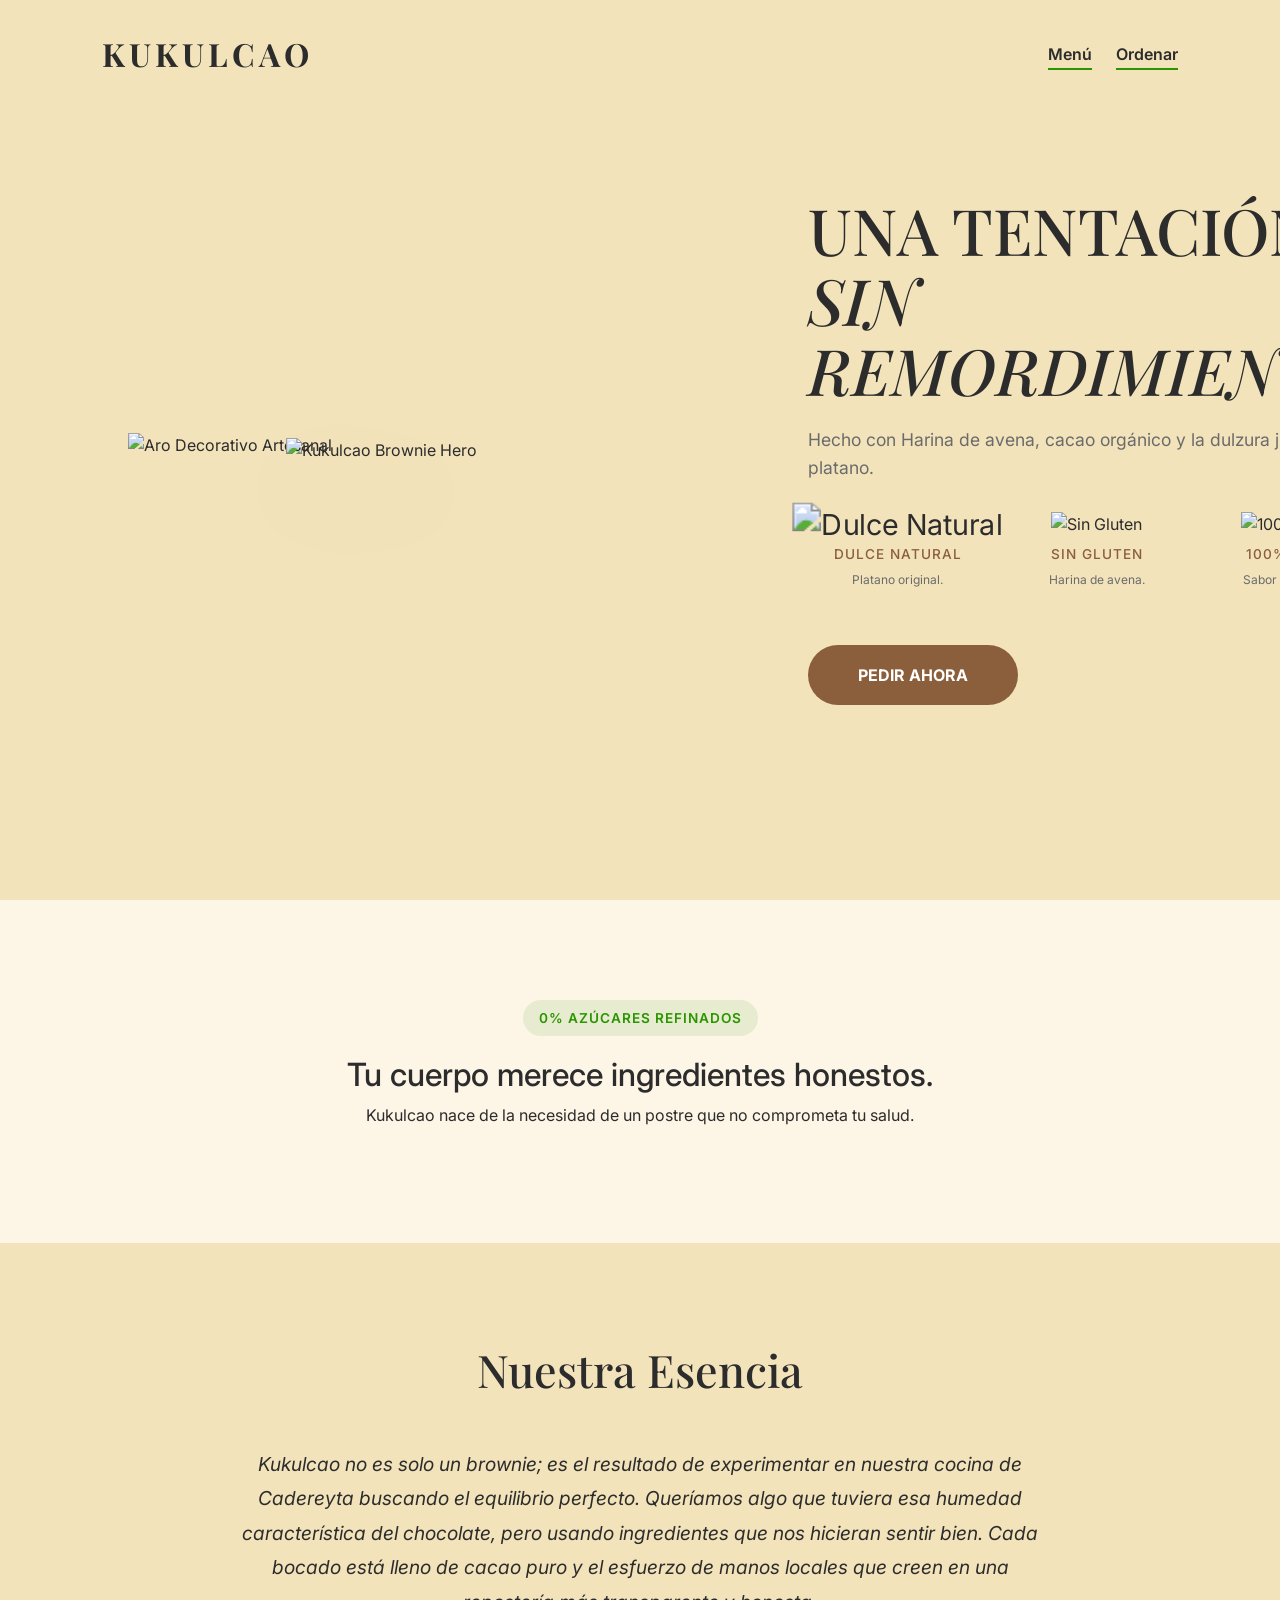
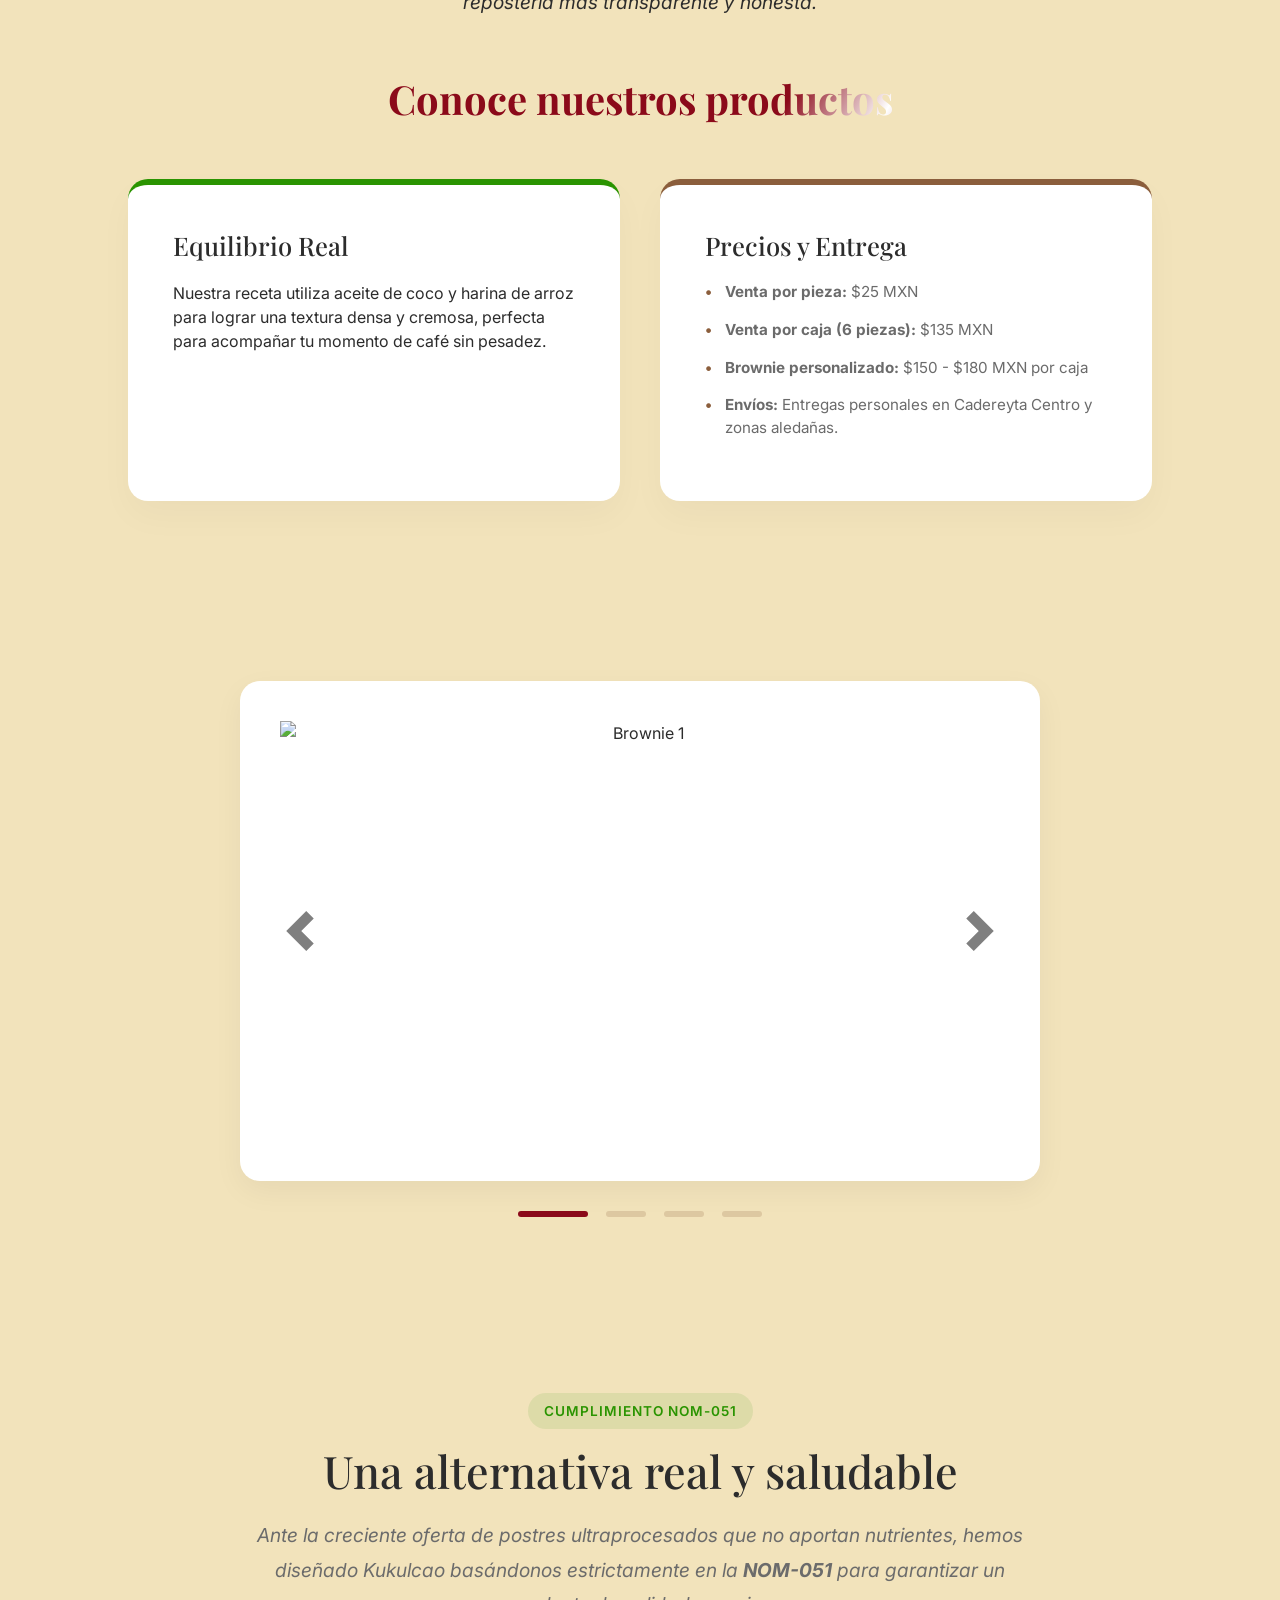
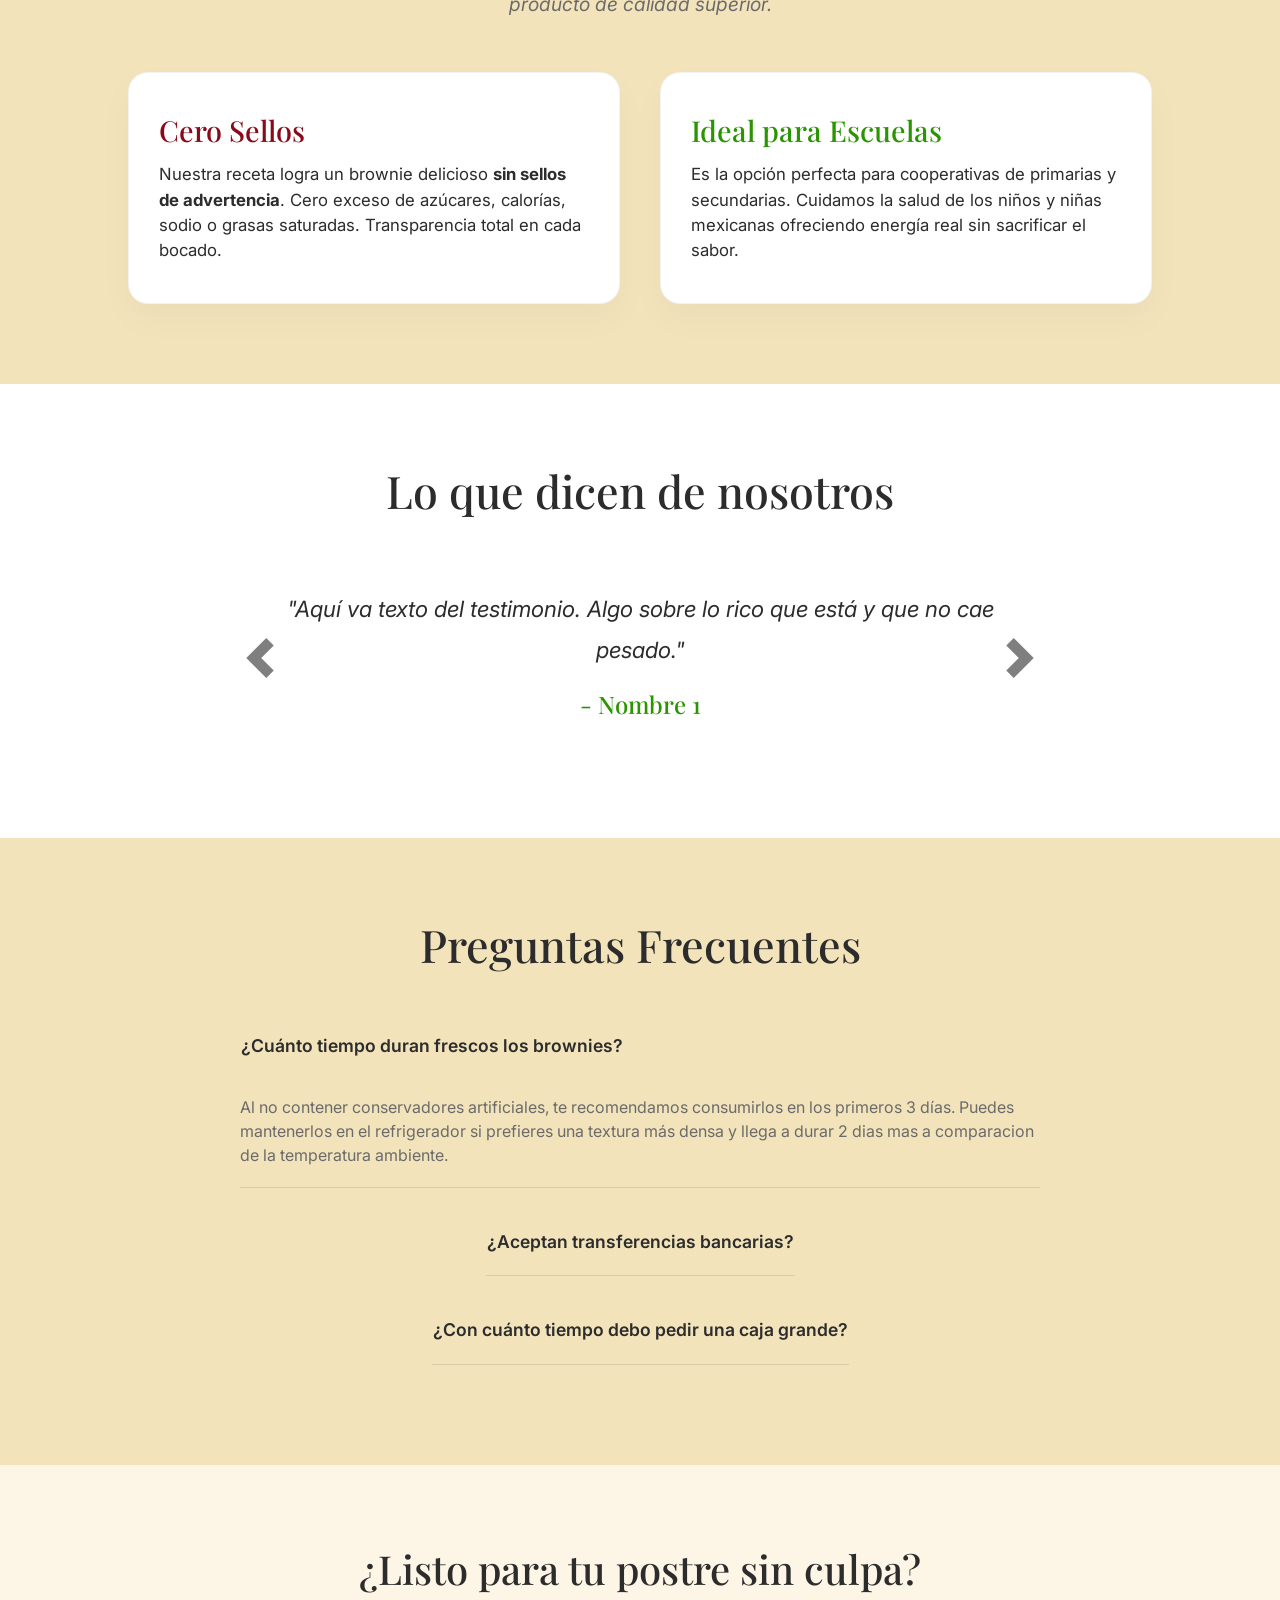
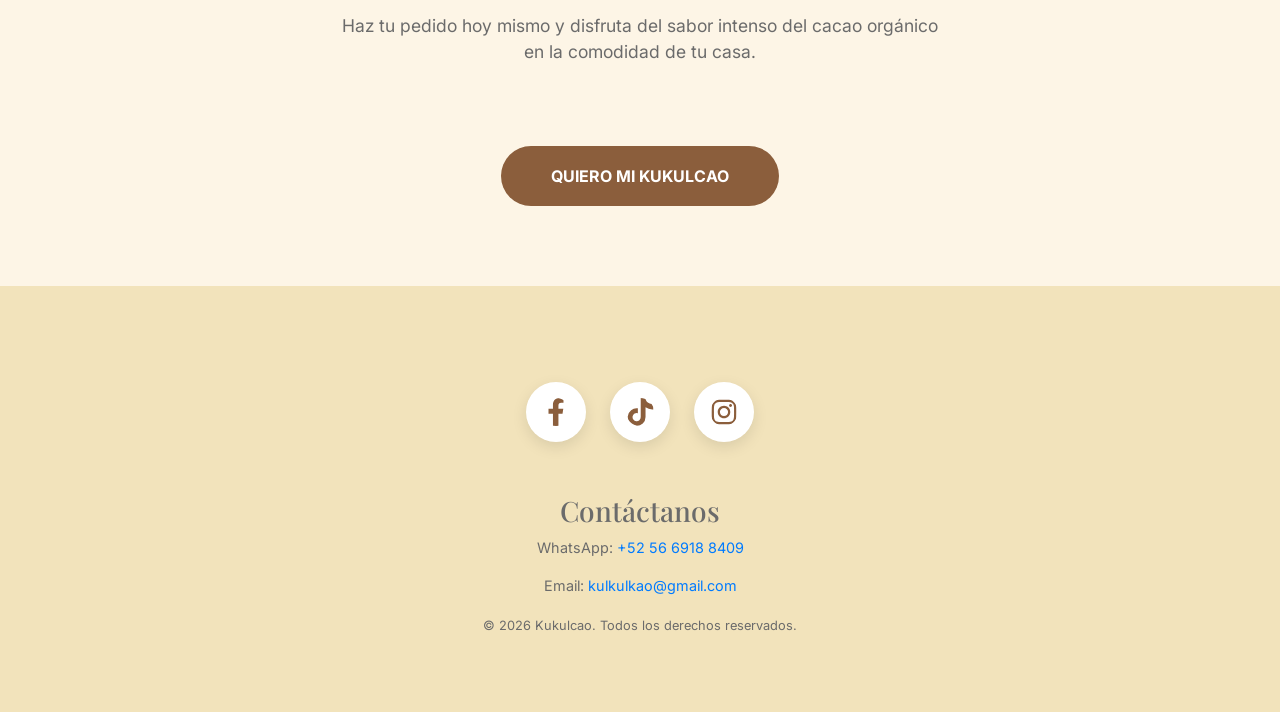
==== commit 596390c8: "Update index.html" ====
--- a/index.html
+++ b/index.html
@@ -137,6 +137,27 @@
                 </ol>
             </div>
         </section>
+        <section class="nom-section scroll-animate" style="background-color: var(--bg-color); padding: 80px 10%;">
+            <div class="info-container">
+                <span class="tag" style="display: block; width: fit-content; margin: 0 auto 15px;">CUMPLIMIENTO NOM-051</span>
+                <h2 class="main-title" style="margin-bottom: 20px;">Una alternativa real y saludable</h2>
+                <p class="human-text" style="text-align: center; max-width: 800px; margin: 0 auto 50px; color: var(--text-light);">
+                    Ante la creciente oferta de postres ultraprocesados que no aportan nutrientes, hemos diseñado Kukulcao basándonos estrictamente en la <strong>NOM-051</strong> para garantizar un producto de calidad superior.
+                </p>
+
+                <div class="info-grid">
+                    <div class="info-card" style="background: white; border: 1px solid rgba(0,0,0,0.05); padding: 40px 30px;">
+                        <h3 style="color: var(--accent-color); font-size: 1.8rem; margin-bottom: 15px;">Cero Sellos</h3>
+                        <p style="font-size: 1.05rem; color: var(--text-main); margin: 0;">Nuestra receta logra un brownie delicioso <strong>sin sellos de advertencia</strong>. Cero exceso de azúcares, calorías, sodio o grasas saturadas. Transparencia total en cada bocado.</p>
+                    </div>
+                    <div class="info-card" style="background: white; border: 1px solid rgba(0,0,0,0.05); padding: 40px 30px;">
+                        <h3 style="color: var(--green-accent); font-size: 1.8rem; margin-bottom: 15px;">Ideal para Escuelas</h3>
+                        <p style="font-size: 1.05rem; color: var(--text-main); margin: 0;">Es la opción perfecta para cooperativas de primarias y secundarias. Cuidamos la salud de los niños y niñas mexicanas ofreciendo energía real sin sacrificar el sabor.</p>
+                    </div>
+                </div>
+            </div>
+        </section>
+
         <section class="testimonials-section scroll-animate"
             style="background-color: #fff; padding: 80px 10%; text-align: center;">
             <h2 class="main-title" style="margin-bottom: 40px;">Lo que dicen de nosotros</h2>
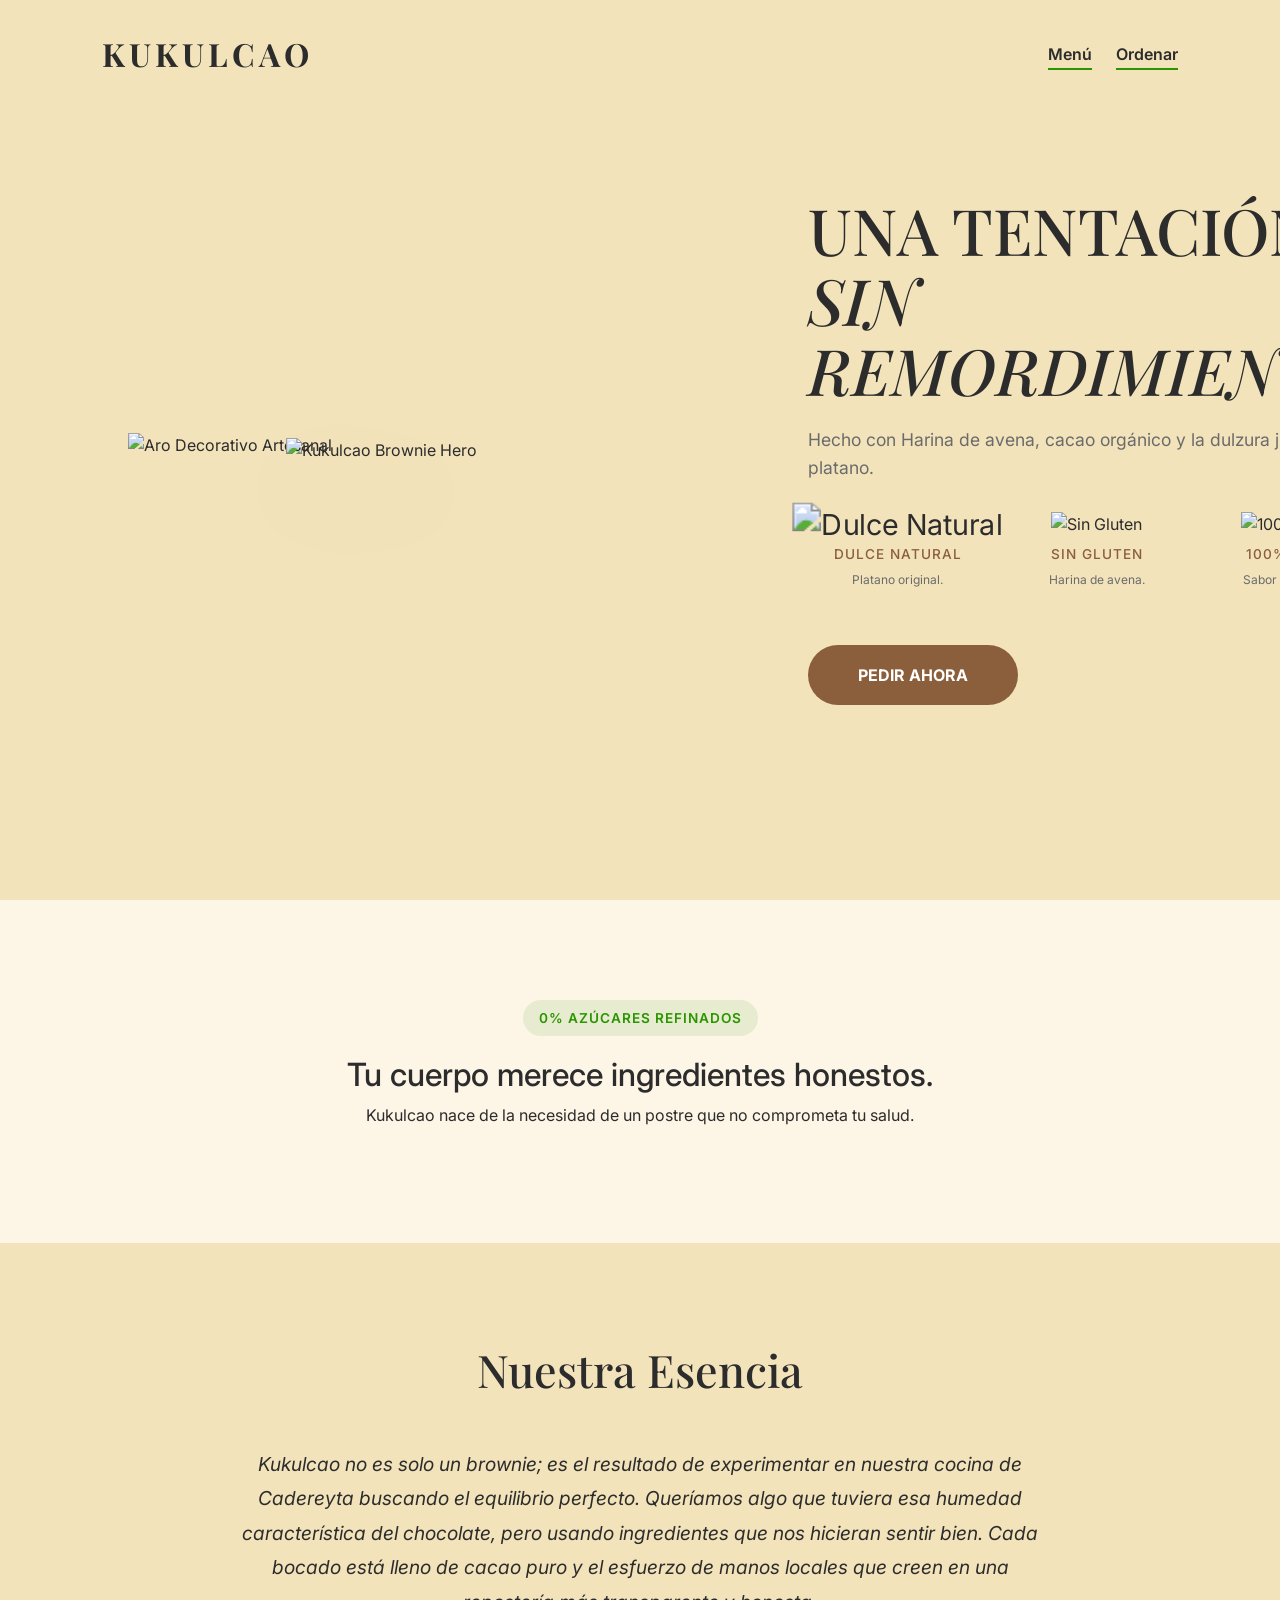
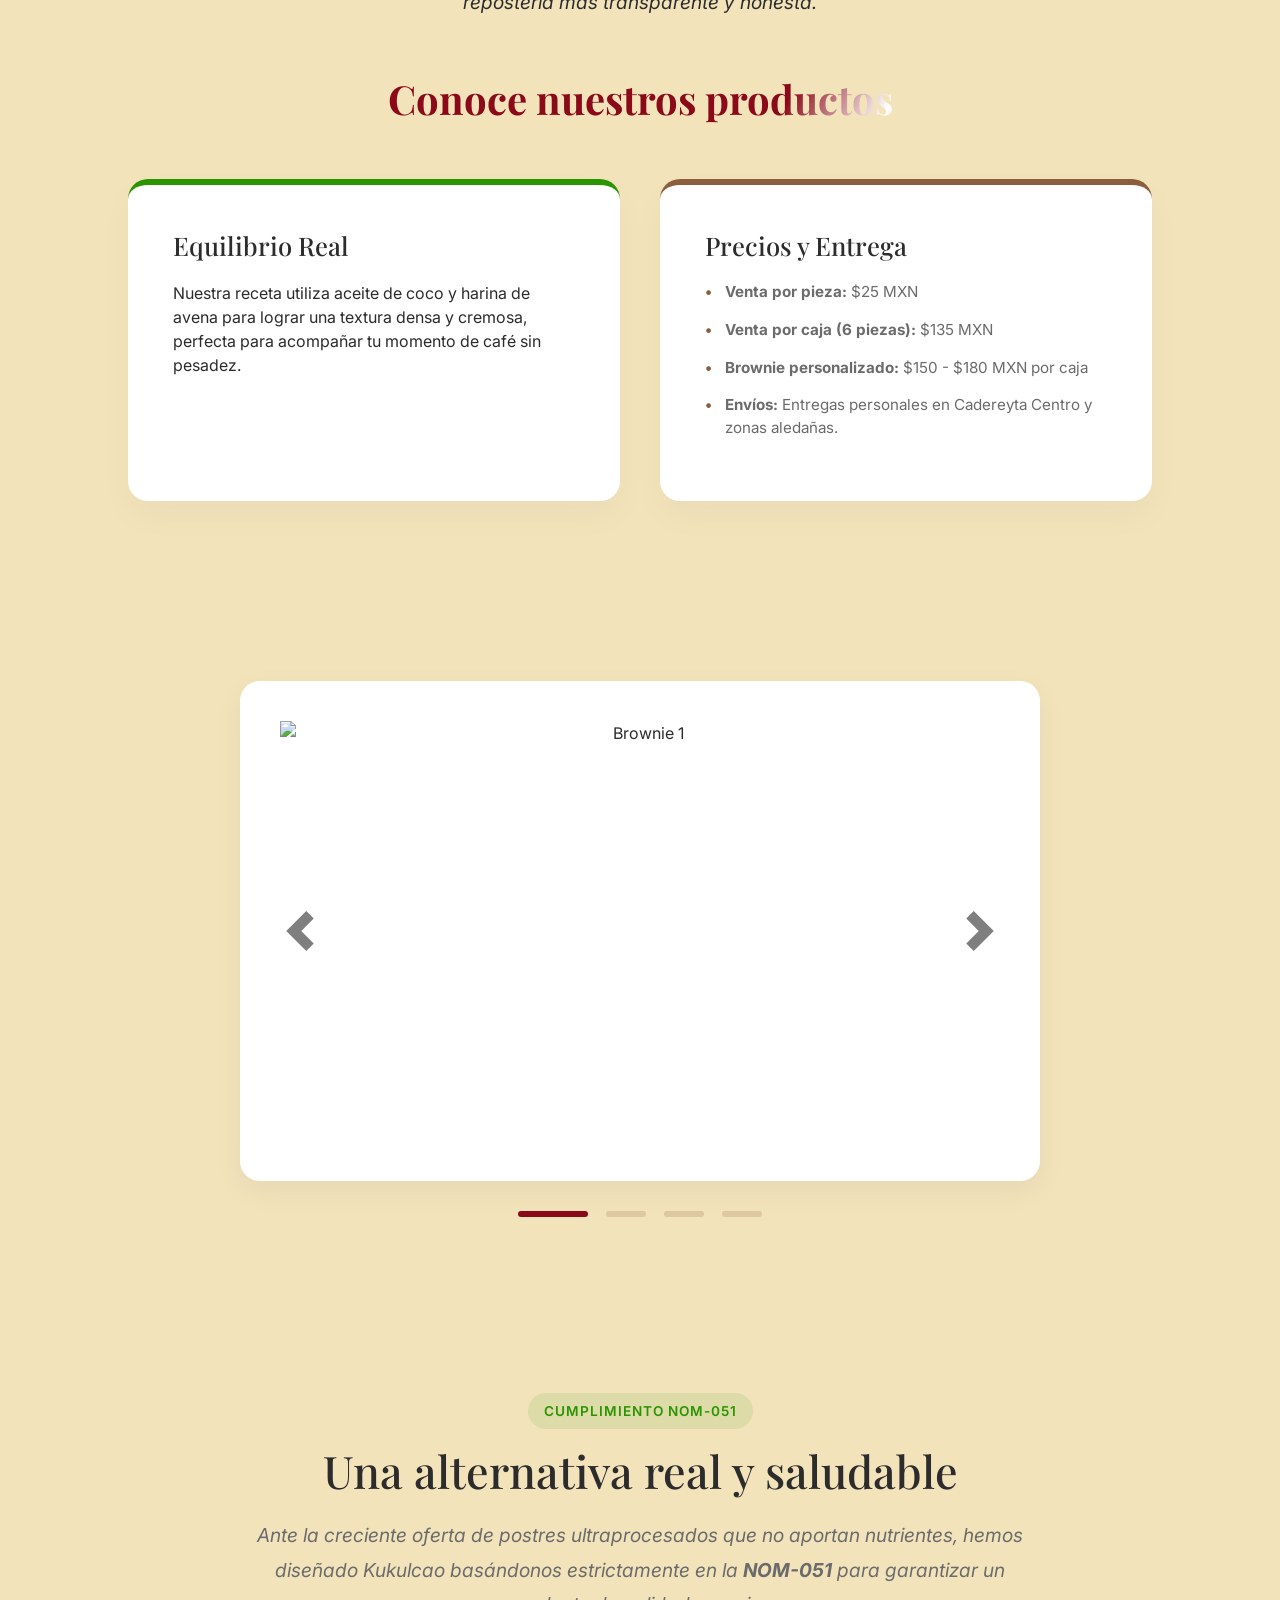
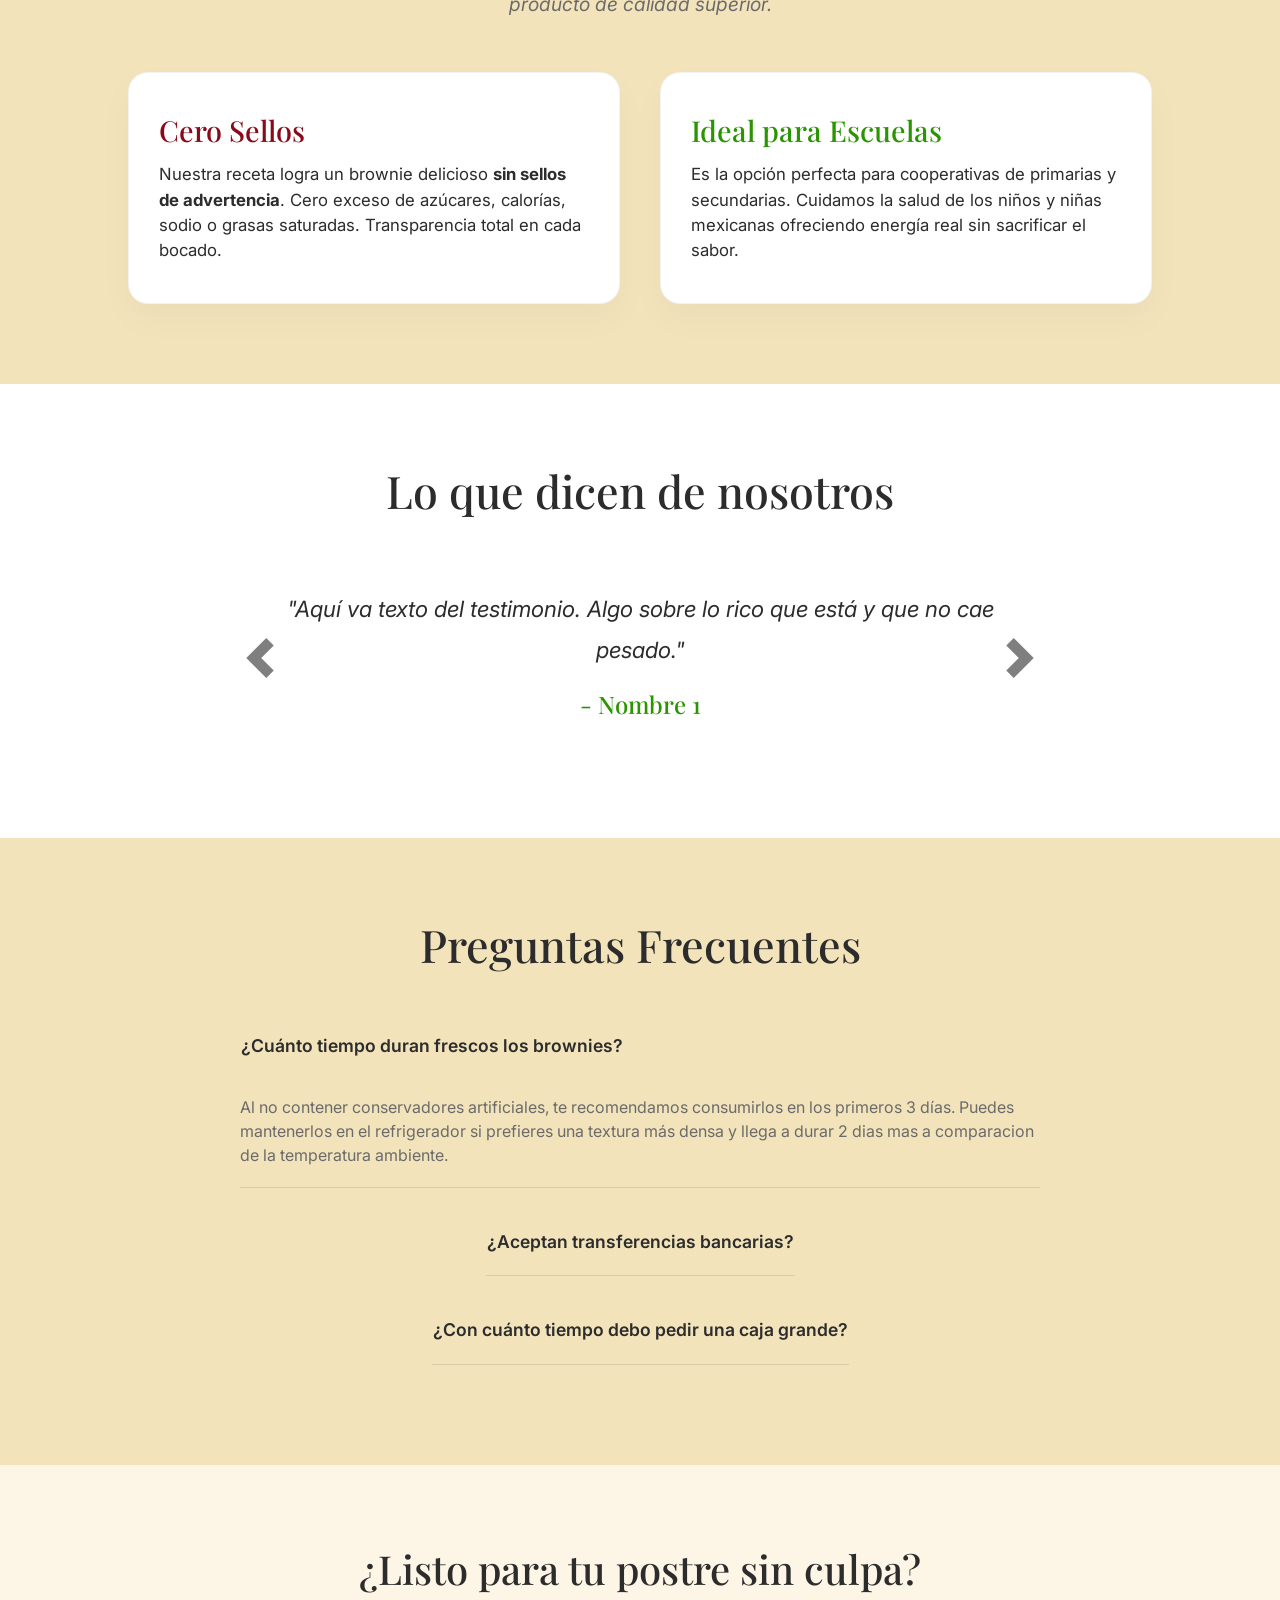
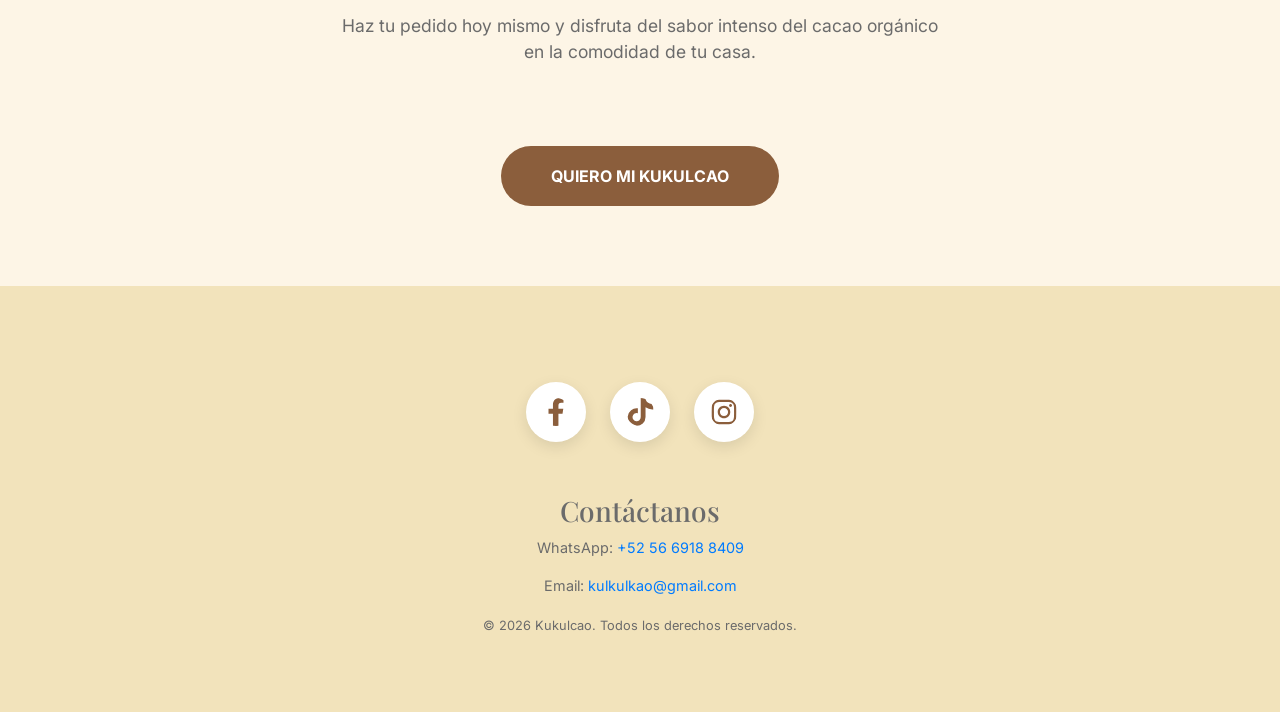
==== commit 66778652: "Update ingredient description in index.html" ====
--- a/index.html
+++ b/index.html
@@ -87,7 +87,7 @@
                 <div class="info-grid">
                     <div class="info-card nutrition-card">
                         <h3>Equilibrio Real</h3>
-                        <p>Nuestra receta utiliza aceite de coco y harina de arroz para lograr una textura densa y
+                        <p>Nuestra receta utiliza aceite de coco y harina de avena para lograr una textura densa y
                             cremosa, perfecta para acompañar tu momento de café sin pesadez.</p>
                     </div>
                     <div class="info-card ingredients-card">
--- a/style.css
+++ b/style.css
@@ -10,40 +10,45 @@
     --green-accent: #2a9401;
 }
 
-* { margin: 0; padding: 0; box-sizing: border-box; }
-body { 
-    font-family: 'Inter', sans-serif; 
-    background-color: var(--bg-color); 
-    color: var(--text-main); 
-    overflow-x: hidden; 
+* {
+    margin: 0;
+    padding: 0;
+    box-sizing: border-box;
+}
+
+body {
+    font-family: 'Inter', sans-serif;
+    background-color: var(--bg-color);
+    color: var(--text-main);
+    overflow-x: hidden;
 }
 
 /* ==========================================================
    2. NAVEGACIÓN
 ========================================================== */
-.minimal-nav { 
-    display: flex; 
-    justify-content: space-between; 
+.minimal-nav {
+    display: flex;
+    justify-content: space-between;
     align-items: center;
-    padding: 30px 8%; 
-    position: absolute; 
-    width: 100%; 
-    z-index: 100; 
-}
-
-.logo { 
-    font-family: 'Playfair Display', serif; 
-    font-weight: 700; 
-    letter-spacing: 4px; 
-    font-size: 2rem; 
+    padding: 30px 8%;
+    position: absolute;
+    width: 100%;
+    z-index: 100;
+}
+
+.logo {
+    font-family: 'Playfair Display', serif;
+    font-weight: 700;
+    letter-spacing: 4px;
+    font-size: 2rem;
     color: var(--text-main);
 }
 
-.nav-cta a { 
-    text-decoration: none; 
-    color: var(--text-main); 
-    border-bottom: 2px solid var(--green-accent); 
-    padding-bottom: 4px; 
+.nav-cta a {
+    text-decoration: none;
+    color: var(--text-main);
+    border-bottom: 2px solid var(--green-accent);
+    padding-bottom: 4px;
     font-weight: 600;
 }
 
@@ -76,18 +81,19 @@
     height: auto;
     z-index: 2;
     pointer-events: none;
-    margin-top: -10px; 
-    opacity: 1 !important; 
-    transform: rotate(0deg); /* Aquí puedes añadir animación de rotación si gustas */
+    margin-top: -10px;
+    opacity: 1 !important;
+    transform: rotate(0deg);
+    /* Aquí puedes añadir animación de rotación si gustas */
 }
 
 .hero-img {
     grid-area: 1 / 1;
     width: 290px;
     z-index: 3;
-    filter: drop-shadow(0 40px 60px rgba(0,0,0,0.15));
+    filter: drop-shadow(0 40px 60px rgba(0, 0, 0, 0.15));
     animation: floatOriginal 6s ease-in-out infinite;
-    position: relative; 
+    position: relative;
     left: -7px;
 }
 
@@ -112,33 +118,61 @@
 /* ==========================================================
    4. BENEFICIOS
 ========================================================== */
-.hero-benefits { 
-    display: flex;
-    gap: 20px; 
-    margin-top: 30px; 
-}
-.benefit-item { text-align: center; flex: 1; }
-.benefit-icon { width: 45px; height: 45px; object-fit: contain; margin-bottom: 10px; }
-.benefit-item h4 { font-size: 0.85rem; text-transform: uppercase; color: var(--gold-brown); letter-spacing: 1px; }
-.benefit-item p { font-size: 0.75rem; color: var(--text-light); }
-
-.btn-pedir-ahora { 
-    display: inline-block; 
-    margin-top: 40px; 
-    padding: 18px 50px; 
-    background: var(--gold-brown); 
-    color: white; 
-    text-decoration: none; 
-    border-radius: 50px; 
-    font-weight: 700; 
+.hero-benefits {
+    display: flex;
+    gap: 20px;
+    margin-top: 30px;
+}
+
+.benefit-item {
+    text-align: center;
+    flex: 1;
+}
+
+.benefit-icon {
+    width: 45px;
+    height: 45px;
+    object-fit: contain;
+    margin-bottom: 10px;
+}
+
+.benefit-item h4 {
+    font-size: 0.85rem;
+    text-transform: uppercase;
+    color: var(--gold-brown);
+    letter-spacing: 1px;
+}
+
+.benefit-item p {
+    font-size: 0.75rem;
+    color: var(--text-light);
+}
+
+.btn-pedir-ahora {
+    display: inline-block;
+    margin-top: 40px;
+    padding: 18px 50px;
+    background: var(--gold-brown);
+    color: white;
+    text-decoration: none;
+    border-radius: 50px;
+    font-weight: 700;
     transition: 0.3s ease;
 }
-.btn-pedir-ahora:hover { transform: translateY(-3px); box-shadow: 0 10px 20px rgba(139, 94, 60, 0.3); }
+
+.btn-pedir-ahora:hover {
+    transform: translateY(-3px);
+    box-shadow: 0 10px 20px rgba(139, 94, 60, 0.3);
+}
 
 /* ==========================================================
    5. SECCIONES NARRATIVAS (ESTILO HUMANO)
 ========================================================== */
-.philosophy { padding: 100px 5%; background-color: #FDF5E6; text-align: center; }
+.philosophy {
+    padding: 100px 5%;
+    background-color: #FDF5E6;
+    text-align: center;
+}
 
 .tag {
     display: inline-block;
@@ -153,9 +187,16 @@
     letter-spacing: 1px;
 }
 
-.philosophy-section { padding: 100px 10%; background-color: var(--bg-color); }
-
-.about-narrative { max-width: 800px; margin: 0 auto 50px; text-align: center; }
+.philosophy-section {
+    padding: 100px 10%;
+    background-color: var(--bg-color);
+}
+
+.about-narrative {
+    max-width: 800px;
+    margin: 0 auto 50px;
+    text-align: center;
+}
 
 .human-text {
     font-size: 1.2rem;
@@ -164,7 +205,10 @@
     font-style: italic;
 }
 
-.info-container { max-width: 1200px; margin: 0 auto; }
+.info-container {
+    max-width: 1200px;
+    margin: 0 auto;
+}
 
 .main-title {
     font-family: 'Playfair Display', serif;
@@ -174,22 +218,43 @@
     text-align: center;
 }
 
-.info-grid { display: grid; grid-template-columns: 1fr 1fr; gap: 40px; }
+.info-grid {
+    display: grid;
+    grid-template-columns: 1fr 1fr;
+    gap: 40px;
+}
 
 .info-card {
     background: #fff;
     padding: 45px;
     border-radius: 20px;
-    box-shadow: 0 15px 35px rgba(0,0,0,0.03);
+    box-shadow: 0 15px 35px rgba(0, 0, 0, 0.03);
     transition: transform 0.3s ease;
 }
 
-.info-card:hover { transform: translateY(-10px); }
-.info-card h3 { font-family: 'Playfair Display', serif; font-size: 1.6rem; margin-bottom: 20px; }
-.nutrition-card { border-top: 6px solid var(--green-accent); }
-.ingredients-card { border-top: 6px solid var(--gold-brown); }
-
-.ingredient-list { list-style: none; padding: 0; }
+.info-card:hover {
+    transform: translateY(-10px);
+}
+
+.info-card h3 {
+    font-family: 'Playfair Display', serif;
+    font-size: 1.6rem;
+    margin-bottom: 20px;
+}
+
+.nutrition-card {
+    border-top: 6px solid var(--green-accent);
+}
+
+.ingredients-card {
+    border-top: 6px solid var(--gold-brown);
+}
+
+.ingredient-list {
+    list-style: none;
+    padding: 0;
+}
+
 .ingredient-list li {
     margin-bottom: 15px;
     font-size: 0.95rem;
@@ -197,6 +262,7 @@
     position: relative;
     padding-left: 20px;
 }
+
 .ingredient-list li::before {
     content: "•";
     color: var(--gold-brown);
@@ -208,16 +274,19 @@
 /* ==========================================================
    6. CARRUSEL (RESTAURADO Y ESTABLE)
 ========================================================== */
-.product-viewer { padding: 80px 5%; text-align: center; }
-
-.main-window { 
-    width: 100%; 
-    max-width: 800px; 
-    height: 500px; 
-    margin: 0 auto; 
-    background-color: #fff; 
-    border-radius: 20px; 
-    box-shadow: 0 10px 30px rgba(0,0,0,0.05);
+.product-viewer {
+    padding: 80px 5%;
+    text-align: center;
+}
+
+.main-window {
+    width: 100%;
+    max-width: 800px;
+    height: 500px;
+    margin: 0 auto;
+    background-color: #fff;
+    border-radius: 20px;
+    box-shadow: 0 10px 30px rgba(0, 0, 0, 0.05);
     position: relative;
     overflow: hidden;
     display: flex;
@@ -226,41 +295,109 @@
 }
 
 /* Importante: Mantener estas reglas para que el carrusel no "salte" */
-.carousel, .carousel-inner, .carousel-item { width: 100%; height: 100%; }
-
-.carousel-item img { 
+.carousel,
+.carousel-inner,
+.carousel-item {
+    width: 100%;
+    height: 100%;
+}
+
+.carousel-item img {
     width: 100% !important;
     height: 100% !important;
-    object-fit: contain; 
+    object-fit: contain;
     padding: 40px;
     display: block;
 }
 
-.carousel-control-prev-icon, .carousel-control-next-icon {
+.carousel-control-prev-icon,
+.carousel-control-next-icon {
     filter: invert(1) grayscale(100%) brightness(0.2);
-    width: 40px; height: 40px;
-}
-
-.thumb-indicators { position: static; margin-top: 30px; display: flex; justify-content: center; gap: 12px; }
+    width: 40px;
+    height: 40px;
+}
+
+.thumb-indicators {
+    position: static;
+    margin-top: 30px;
+    display: flex;
+    justify-content: center;
+    gap: 12px;
+}
+
 .thumb-indicators li {
-    width: 40px; height: 6px; border-radius: 10px;
+    width: 40px;
+    height: 6px;
+    border-radius: 10px;
     background-color: var(--gold-brown) !important;
-    opacity: 0.2; transition: all 0.3s ease; border: none;
-}
-.thumb-indicators li.active { opacity: 1; width: 70px; background-color: var(--accent-color) !important; }
+    opacity: 0.2;
+    transition: all 0.3s ease;
+    border: none;
+}
+
+.thumb-indicators li.active {
+    opacity: 1;
+    width: 70px;
+    background-color: var(--accent-color) !important;
+}
 
 /* ==========================================================
    7. FORMULARIO DE PEDIDO
 ========================================================== */
-.order-page-bg { background-color: #FDF5E6; min-height: 100vh; }
-.order-full-screen { display: flex; justify-content: center; align-items: center; padding: 120px 5% 60px; }
-.order-card { background: #fff; padding: 50px; border-radius: 20px; box-shadow: 0 20px 40px rgba(0,0,0,0.05); max-width: 550px; width: 100%; text-align: center; }
-.order-header-main h2 { font-family: 'Playfair Display', serif; font-size: 2.2rem; color: var(--text-main); margin-bottom: 10px; }
-.order-form-standalone { text-align: left; }
-.input-field { margin-bottom: 25px; }
-.input-field label { display: block; font-size: 0.85rem; font-weight: 600; color: var(--gold-brown); margin-bottom: 8px; text-transform: uppercase; }
-.input-field input, .input-field select, .input-field textarea { 
-    width: 100%; padding: 15px; border: 1px solid #E0E0E0; border-radius: 10px; background-color: #FAFAFA; 
+.order-page-bg {
+    background-color: #FDF5E6;
+    min-height: 100vh;
+}
+
+.order-full-screen {
+    display: flex;
+    justify-content: center;
+    align-items: center;
+    padding: 120px 5% 60px;
+}
+
+.order-card {
+    background: #fff;
+    padding: 50px;
+    border-radius: 20px;
+    box-shadow: 0 20px 40px rgba(0, 0, 0, 0.05);
+    max-width: 550px;
+    width: 100%;
+    text-align: center;
+}
+
+.order-header-main h2 {
+    font-family: 'Playfair Display', serif;
+    font-size: 2.2rem;
+    color: var(--text-main);
+    margin-bottom: 10px;
+}
+
+.order-form-standalone {
+    text-align: left;
+}
+
+.input-field {
+    margin-bottom: 25px;
+}
+
+.input-field label {
+    display: block;
+    font-size: 0.85rem;
+    font-weight: 600;
+    color: var(--gold-brown);
+    margin-bottom: 8px;
+    text-transform: uppercase;
+}
+
+.input-field input,
+.input-field select,
+.input-field textarea {
+    width: 100%;
+    padding: 15px;
+    border: 1px solid #E0E0E0;
+    border-radius: 10px;
+    background-color: #FAFAFA;
 }
 
 .legal-disclosure {
@@ -272,108 +409,194 @@
     padding-left: 10px;
 }
 
-.btn-confirm { width: 100%; padding: 18px; background-color: var(--green-accent); color: #fff; border: none; border-radius: 50px; font-weight: 700; cursor: pointer; transition: transform 0.3s ease; }
-.btn-confirm:hover { transform: translateY(-3px); box-shadow: 0 10px 20px rgba(42, 148, 1, 0.3); }
+.btn-confirm {
+    width: 100%;
+    padding: 18px;
+    background-color: var(--green-accent);
+    color: #fff;
+    border: none;
+    border-radius: 50px;
+    font-weight: 700;
+    cursor: pointer;
+    transition: transform 0.3s ease;
+}
+
+.btn-confirm:hover {
+    transform: translateY(-3px);
+    box-shadow: 0 10px 20px rgba(42, 148, 1, 0.3);
+}
 
 /* ==========================================================
    8. FOOTER Y RESPONSIVE
 ========================================================== */
-.minimal-footer { padding: 60px 40px; text-align: center; font-size: 0.9rem; color: var(--text-light); }
-.footer-links { margin-bottom: 10px; }
-.footer-links a { color: var(--text-main); text-decoration: none; font-weight: 600; }
+.minimal-footer {
+    padding: 60px 40px;
+    text-align: center;
+    font-size: 0.9rem;
+    color: var(--text-light);
+}
+
+.footer-links {
+    margin-bottom: 10px;
+}
+
+.footer-links a {
+    color: var(--text-main);
+    text-decoration: none;
+    font-weight: 600;
+}
 
 @media (max-width: 768px) {
-    .hero-minimal { flex-direction: column; padding: 120px 5% 60px 5%; text-align: center; min-height: auto; }
-    .product-display { order: -1; height: 350px; }
-    .decorative-ring-img { width: 380px; opacity: 0.5; }
-    .hero-img { width: 175px; left: -5px;}
-    .hero-text h1 { font-size: 2.1rem; }
-    .info-grid { grid-template-columns: 1fr; }
-    .main-window { height: 350px; }
+    .hero-minimal {
+        flex-direction: column;
+        padding: 120px 5% 60px 5%;
+        text-align: center;
+        min-height: auto;
+    }
+
+    .product-display {
+        order: -1;
+        height: 350px;
+    }
+
+    .decorative-ring-img {
+        width: 380px;
+        opacity: 0.5;
+    }
+
+    .hero-img {
+        width: 175px;
+        left: -5px;
+    }
+
+    .hero-text h1 {
+        font-size: 2.1rem;
+    }
+
+    .info-grid {
+        grid-template-columns: 1fr;
+    }
+
+    .main-window {
+        height: 350px;
+    }
 }
 
 /* ==========================================================
    9. KEYFRAMES
 ========================================================== */
 @keyframes floatOriginal {
-    0%, 100% { transform: translateY(0); }
-    50% { transform: translateY(-20px); }
+
+    0%,
+    100% {
+        transform: translateY(0);
+    }
+
+    50% {
+        transform: translateY(-20px);
+    }
 }
 
 /* ==========================================================
    10. ESTILOS DE REDES SOCIALES (NUEVO - SIN AFECTAR LO ANTERIOR)
 ========================================================== */
 .card {
-  max-width: fit-content;
-  margin: 20px auto; /* Centrado automático */
-  display: flex;
-  flex-direction: column;
-  gap: 1rem;
-  transition: 0.5s;
-  background-color: transparent;
-  border: none;
+    max-width: fit-content;
+    margin: 20px auto;
+    /* Centrado automático */
+    display: flex;
+    flex-direction: column;
+    gap: 1rem;
+    transition: 0.5s;
+    background-color: transparent;
+    border: none;
 }
 
 .card ul {
-  padding: 1rem;
-  display: flex;
-  list-style: none;
-  gap: 1.5rem;
-  align-items: center;
-  justify-content: center;
-}
-
-.card ul li { cursor: pointer; position: relative; list-style: none; }
+    padding: 1rem;
+    display: flex;
+    list-style: none;
+    gap: 1.5rem;
+    align-items: center;
+    justify-content: center;
+}
+
+.card ul li {
+    cursor: pointer;
+    position: relative;
+    list-style: none;
+}
 
 .svg {
-  transition: all 0.3s;
-  padding: 1rem;
-  height: 60px;
-  width: 60px;
-  border-radius: 100%;
-  color: var(--gold-brown);
-  fill: currentColor;
-  background: white;
-  box-shadow: 0 5px 15px rgba(0,0,0,0.1);
-  position: relative;
-  z-index: 10;
+    transition: all 0.3s;
+    padding: 1rem;
+    height: 60px;
+    width: 60px;
+    border-radius: 100%;
+    color: var(--gold-brown);
+    fill: currentColor;
+    background: white;
+    box-shadow: 0 5px 15px rgba(0, 0, 0, 0.1);
+    position: relative;
+    z-index: 10;
 }
 
 .text {
-  opacity: 0;
-  border-radius: 5px;
-  padding: 5px 10px;
-  transition: all 0.3s;
-  color: white;
-  background-color: var(--accent-color);
-  position: absolute;
-  bottom: -35px;
-  left: 50%;
-  transform: translateX(-50%);
-  z-index: 20;
-  font-size: 0.75rem;
-}
-
-.iso-pro:hover .text { opacity: 1; bottom: -45px; }
-.iso-pro:hover a > .svg { transform: translate(10px, -10px); }
+    opacity: 0;
+    border-radius: 5px;
+    padding: 5px 10px;
+    transition: all 0.3s;
+    color: white;
+    background-color: var(--accent-color);
+    position: absolute;
+    bottom: -35px;
+    left: 50%;
+    transform: translateX(-50%);
+    z-index: 20;
+    font-size: 0.75rem;
+}
+
+.iso-pro:hover .text {
+    opacity: 1;
+    bottom: -45px;
+}
+
+.iso-pro:hover a>.svg {
+    transform: translate(10px, -10px);
+}
 
 .iso-pro span {
-  opacity: 0;
-  position: absolute;
-  top: 0; left: 0;
-  border: 1px solid var(--gold-brown);
-  background-color: rgba(139, 94, 60, 0.1);
-  border-radius: 50%;
-  transition: all 0.3s;
-  height: 60px;
-  width: 60px;
-  z-index: 5;
-}
-
-.iso-pro:hover span { opacity: 1; }
-.iso-pro:hover span:nth-child(1) { opacity: 0.2; transform: translate(3px, -3px); }
-.iso-pro:hover span:nth-child(2) { opacity: 0.4; transform: translate(6px, -6px); }
-.iso-pro:hover span:nth-child(3) { opacity: 0.6; transform: translate(9px, -9px); }
+    opacity: 0;
+    position: absolute;
+    top: 0;
+    left: 0;
+    border: 1px solid var(--gold-brown);
+    background-color: rgba(139, 94, 60, 0.1);
+    border-radius: 50%;
+    transition: all 0.3s;
+    height: 60px;
+    width: 60px;
+    z-index: 5;
+}
+
+.iso-pro:hover span {
+    opacity: 1;
+}
+
+.iso-pro:hover span:nth-child(1) {
+    opacity: 0.2;
+    transform: translate(3px, -3px);
+}
+
+.iso-pro:hover span:nth-child(2) {
+    opacity: 0.4;
+    transform: translate(6px, -6px);
+}
+
+.iso-pro:hover span:nth-child(3) {
+    opacity: 0.6;
+    transform: translate(9px, -9px);
+}
 
 /* ==========================================================
    11. ANIMACIONES DE ENTRADA Y SCROLL (NUEVO)
@@ -385,8 +608,13 @@
     transform: translateY(20px);
 }
 
-.fade-in-load-delay-1 { animation-delay: 0.3s; }
-.fade-in-load-delay-2 { animation-delay: 0.6s; }
+.fade-in-load-delay-1 {
+    animation-delay: 0.3s;
+}
+
+.fade-in-load-delay-2 {
+    animation-delay: 0.6s;
+}
 
 @keyframes fadeInLoad {
     to {
@@ -424,7 +652,7 @@
     background: #fff;
     padding: 15px;
     border-radius: 20px;
-    box-shadow: 0 10px 25px rgba(0,0,0,0.04);
+    box-shadow: 0 10px 25px rgba(0, 0, 0, 0.04);
     height: 100%;
     display: flex;
     flex-direction: column;
@@ -457,14 +685,12 @@
     font-size: 2.5rem;
     font-weight: 700;
     text-decoration: none;
-    background: linear-gradient(
-        120deg,
-        var(--accent-color) 0%,
-        var(--accent-color) 40%,
-        #FFFFFF 50%,
-        var(--accent-color) 60%,
-        var(--accent-color) 100%
-    );
+    background: linear-gradient(120deg,
+            var(--accent-color) 0%,
+            var(--accent-color) 40%,
+            #FFFFFF 50%,
+            var(--accent-color) 60%,
+            var(--accent-color) 100%);
     background-size: 200% auto;
     color: transparent;
     -webkit-background-clip: text;
@@ -483,57 +709,4 @@
         background-position: 200% center;
     }
 }
-
- / *   = = = = = = = = = = = = = = = = = = = = = = = = = = = = = = = = = = = = = = = = = = = = = = = = = = = = = = = = = = 
-       1 4 .   E F E C T O S   3 D   P A R A L L A X   ( V A N I L L A   T I L T ) 
- = = = = = = = = = = = = = = = = = = = = = = = = = = = = = = = = = = = = = = = = = = = = = = = = = = = = = = = = = =   * / 
- . j s - t i l t - g l a r e   { 
-         b o r d e r - r a d i u s :   i n h e r i t ; 
- } 
  
- . p r o d u c t - d i s p l a y   { 
-         t r a n s f o r m - s t y l e :   p r e s e r v e - 3 d ; 
- } 
- 
- . h e r o - i m g   { 
-         t r a n s f o r m :   t r a n s l a t e Z ( 6 0 p x ) ; 
- } 
- 
- . d e c o r a t i v e - r i n g - i m g   { 
-         t r a n s f o r m :   t r a n s l a t e Z ( 2 0 p x ) ; 
- } 
- 
- . i n f o - c a r d   { 
-         t r a n s f o r m - s t y l e :   p r e s e r v e - 3 d ; 
- } 
- 
- . i n f o - c a r d   h 3   { 
-         t r a n s f o r m :   t r a n s l a t e Z ( 4 0 p x ) ; 
- } 
- 
- . i n f o - c a r d   p ,   . i n f o - c a r d   u l   { 
-         t r a n s f o r m :   t r a n s l a t e Z ( 2 0 p x ) ; 
- } 
- 
- . m e n u - i t e m - c a r d   { 
-         t r a n s f o r m - s t y l e :   p r e s e r v e - 3 d ; 
- } 
- 
- . m e n u - i t e m - c a r d   . c a r o u s e l   { 
-         t r a n s f o r m :   t r a n s l a t e Z ( 3 0 p x ) ; 
- } 
- 
- . m e n u - i t e m - c a r d   h 4   { 
-         t r a n s f o r m :   t r a n s l a t e Z ( 4 0 p x ) ; 
- } 
- 
- . m e n u - i t e m - c a r d   p   { 
-         t r a n s f o r m :   t r a n s l a t e Z ( 2 0 p x ) ; 
- } 
- 
- . m e n u - i t e m - c a r d   . b t n - p e d i r - a h o r a   { 
-         t r a n s f o r m :   t r a n s l a t e Z ( 5 0 p x ) ; 
- } 
- - 
- 
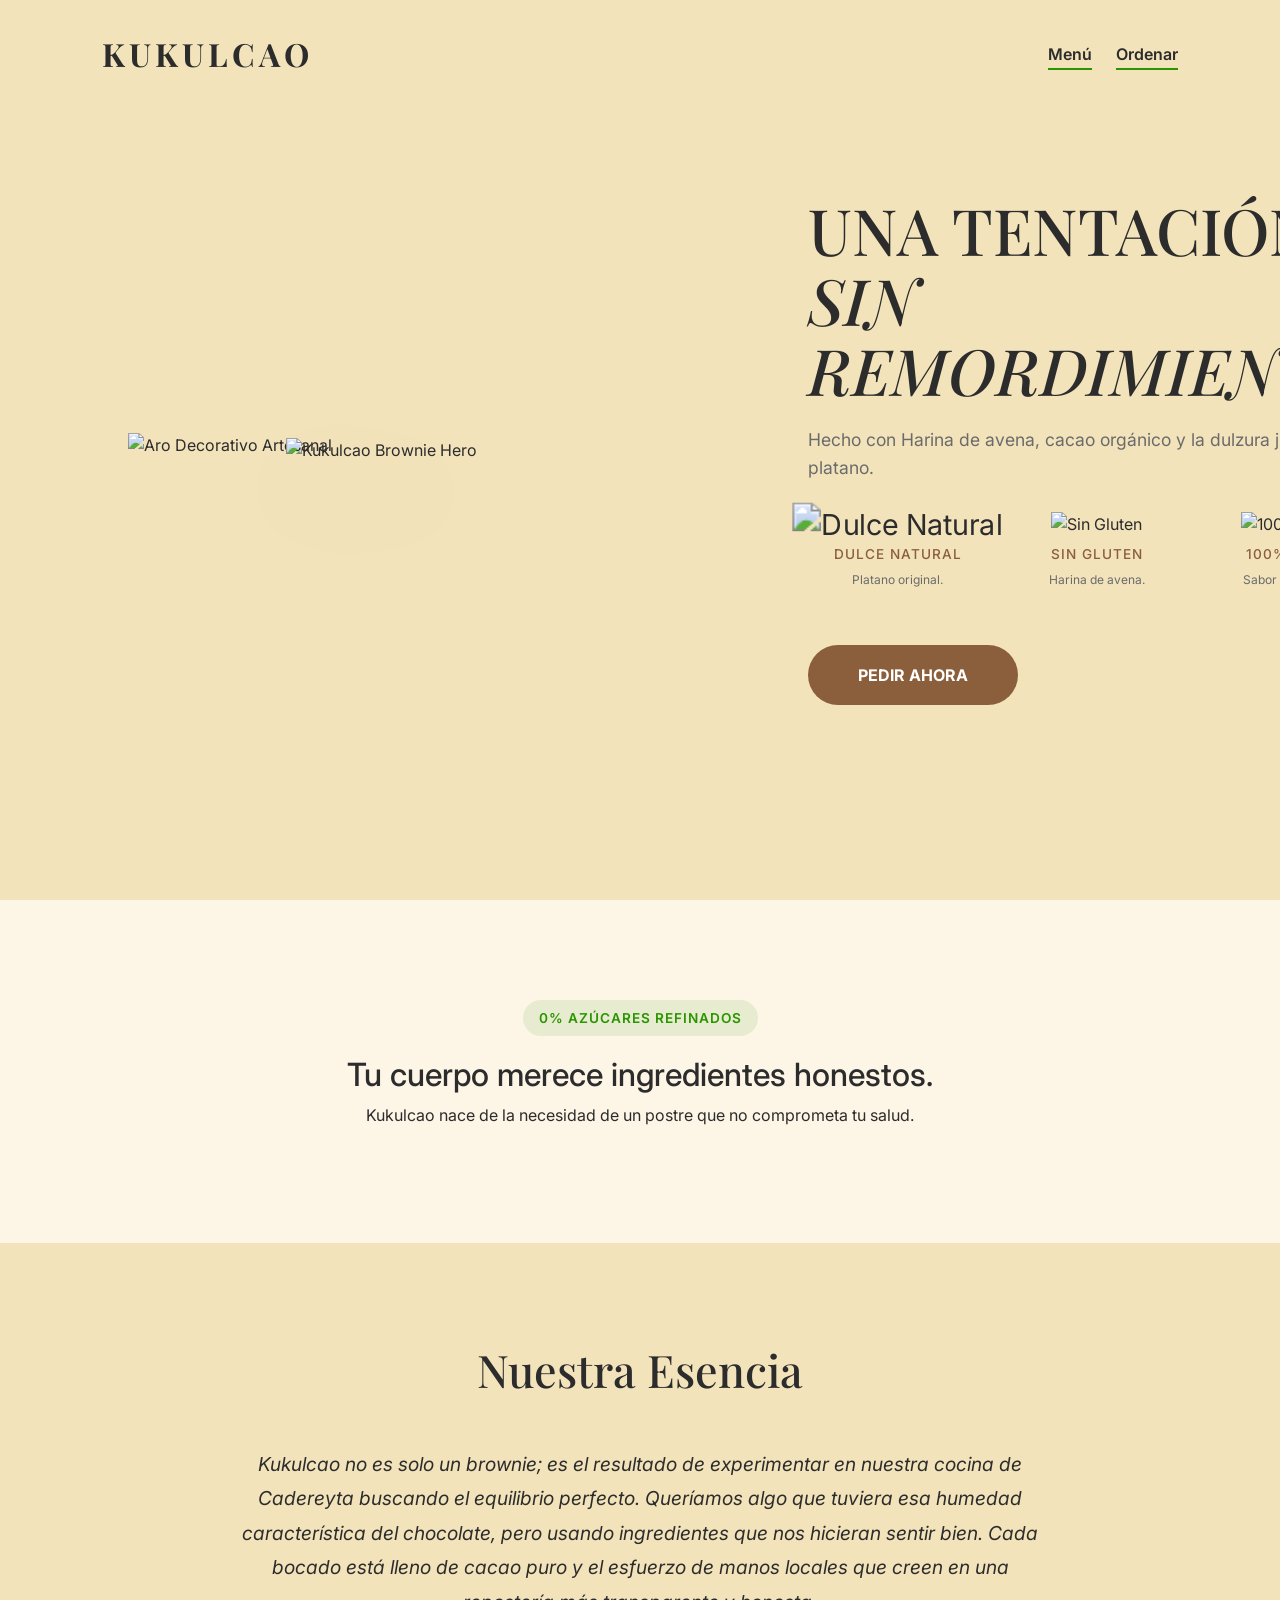
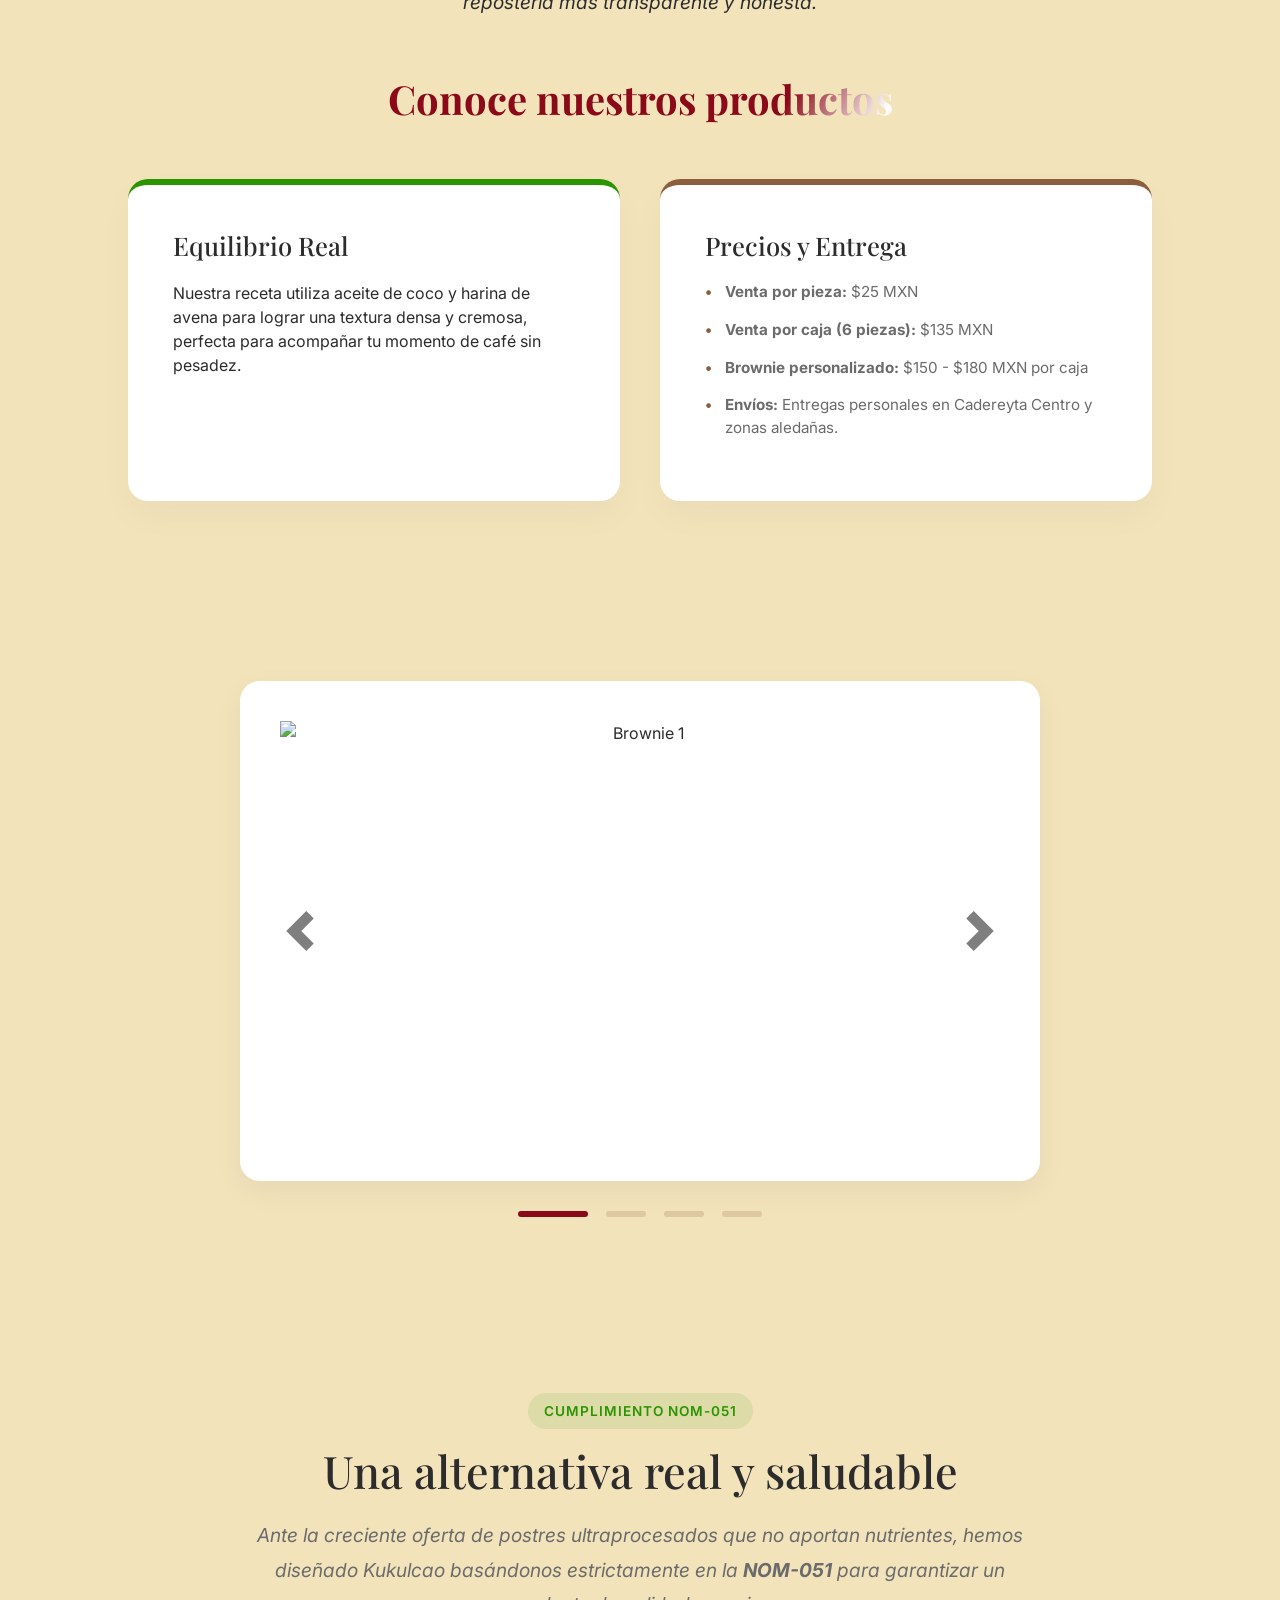
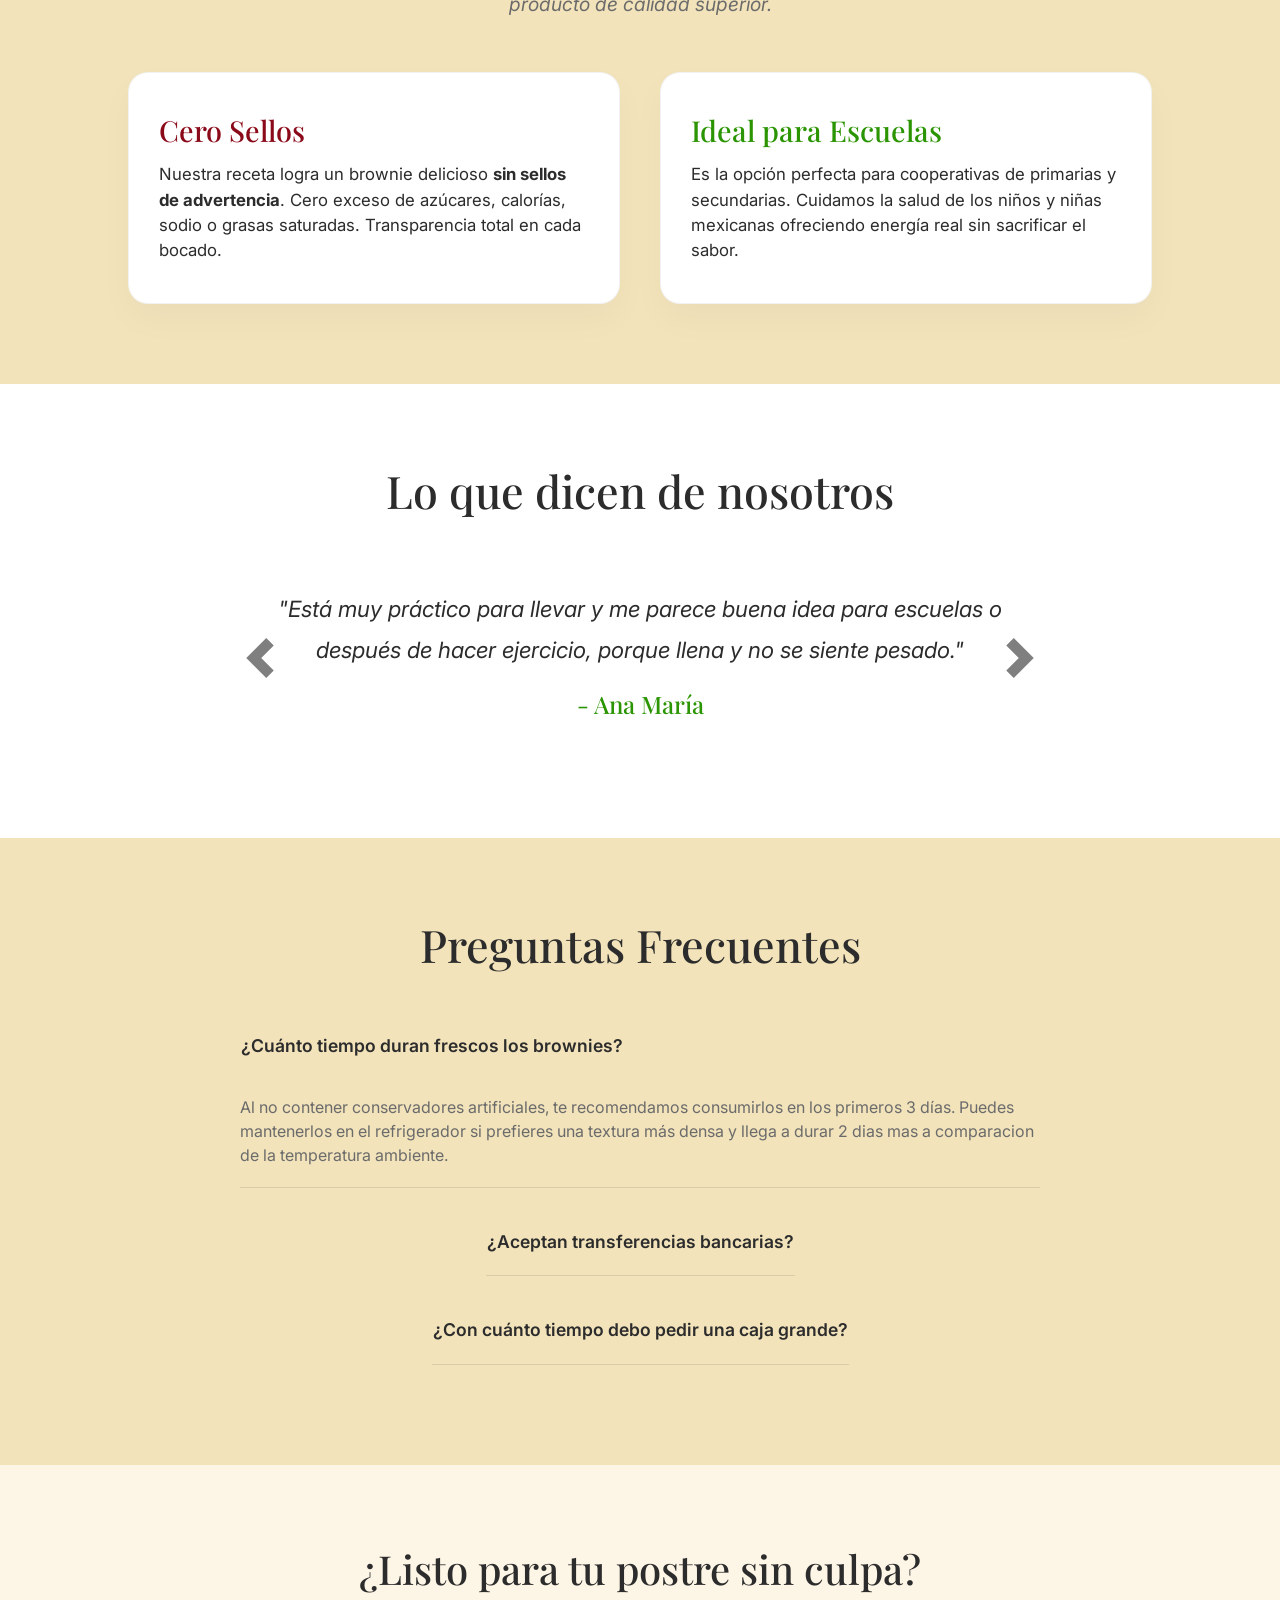
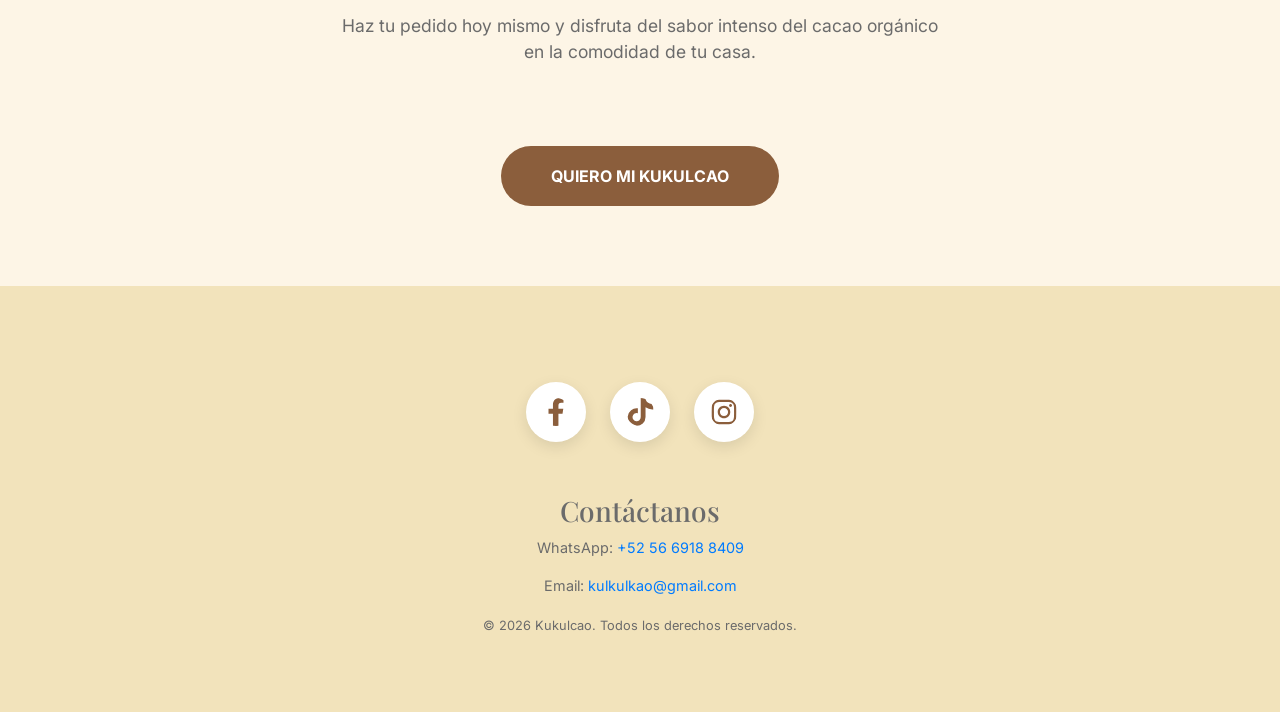
==== commit 77da5d68: "Update index.html" ====
--- a/index.html
+++ b/index.html
@@ -165,25 +165,22 @@
                 style="max-width: 800px; margin: 0 auto;">
                 <div class="carousel-inner" style="min-height: 200px; display: flex; align-items: center;">
                     <div class="carousel-item active">
-                        <p class="human-text" style="font-size: 1.4rem;">"Aquí va texto del testimonio. Algo sobre lo
-                            rico que está y que no cae pesado."</p>
+                        <p class="human-text" style="font-size: 1.4rem;">"Está muy práctico para llevar y me parece buena idea para escuelas o después de hacer ejercicio, porque llena y no se siente pesado."</p>
                         <h4
                             style="color: var(--green-accent); font-family: 'Playfair Display', serif; margin-top: 20px;">
-                            - Nombre 1</h4>
+                            - Ana María</h4>
                     </div>
                     <div class="carousel-item">
-                        <p class="human-text" style="font-size: 1.4rem;">"Aquí va texto del testimonio 2. Hablando sobre
-                            la textura perfecta."</p>
+                        <p class="human-text" style="font-size: 1.4rem;">"Me llamó la atención que no tiene sellos de advertencia, eso da más confianza al momento de elegir el producto."</p>
                         <h4
                             style="color: var(--green-accent); font-family: 'Playfair Display', serif; margin-top: 20px;">
-                            - Nombre 2</h4>
+                            - Marisol</h4>
                     </div>
                     <div class="carousel-item">
-                        <p class="human-text" style="font-size: 1.4rem;">"Aquí va texto del testimonio 3. Mencionando la
-                            excelente atención o el envío."</p>
+                        <p class="human-text" style="font-size: 1.4rem;">"Está padre que sea un snack saludable pero que siga quitando el antojo de algo dulce sin sentirse empalagoso."</p>
                         <h4
                             style="color: var(--green-accent); font-family: 'Playfair Display', serif; margin-top: 20px;">
-                            - Nombre 3</h4>
+                            - Teresa</h4>
                     </div>
                 </div>
                 <a class="carousel-control-prev" href="#testimonialCarousel" role="button" data-slide="prev"
